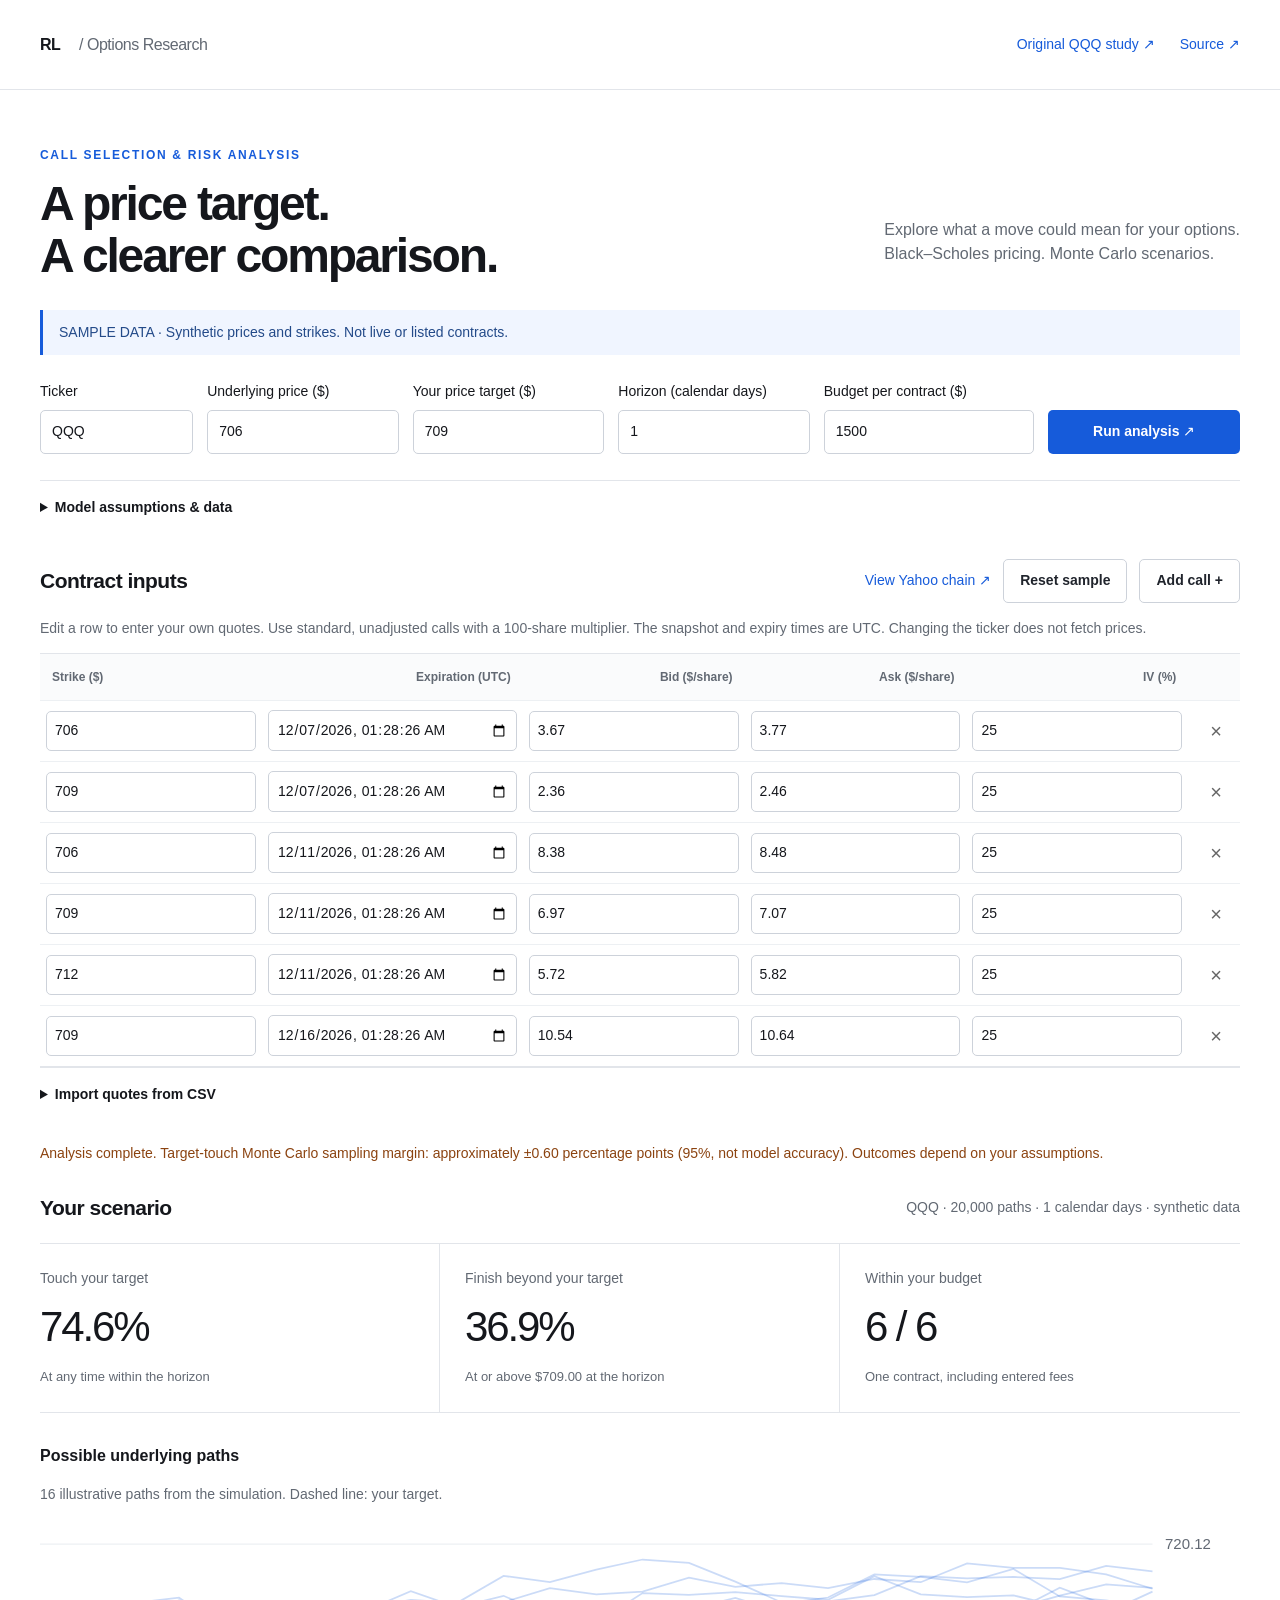
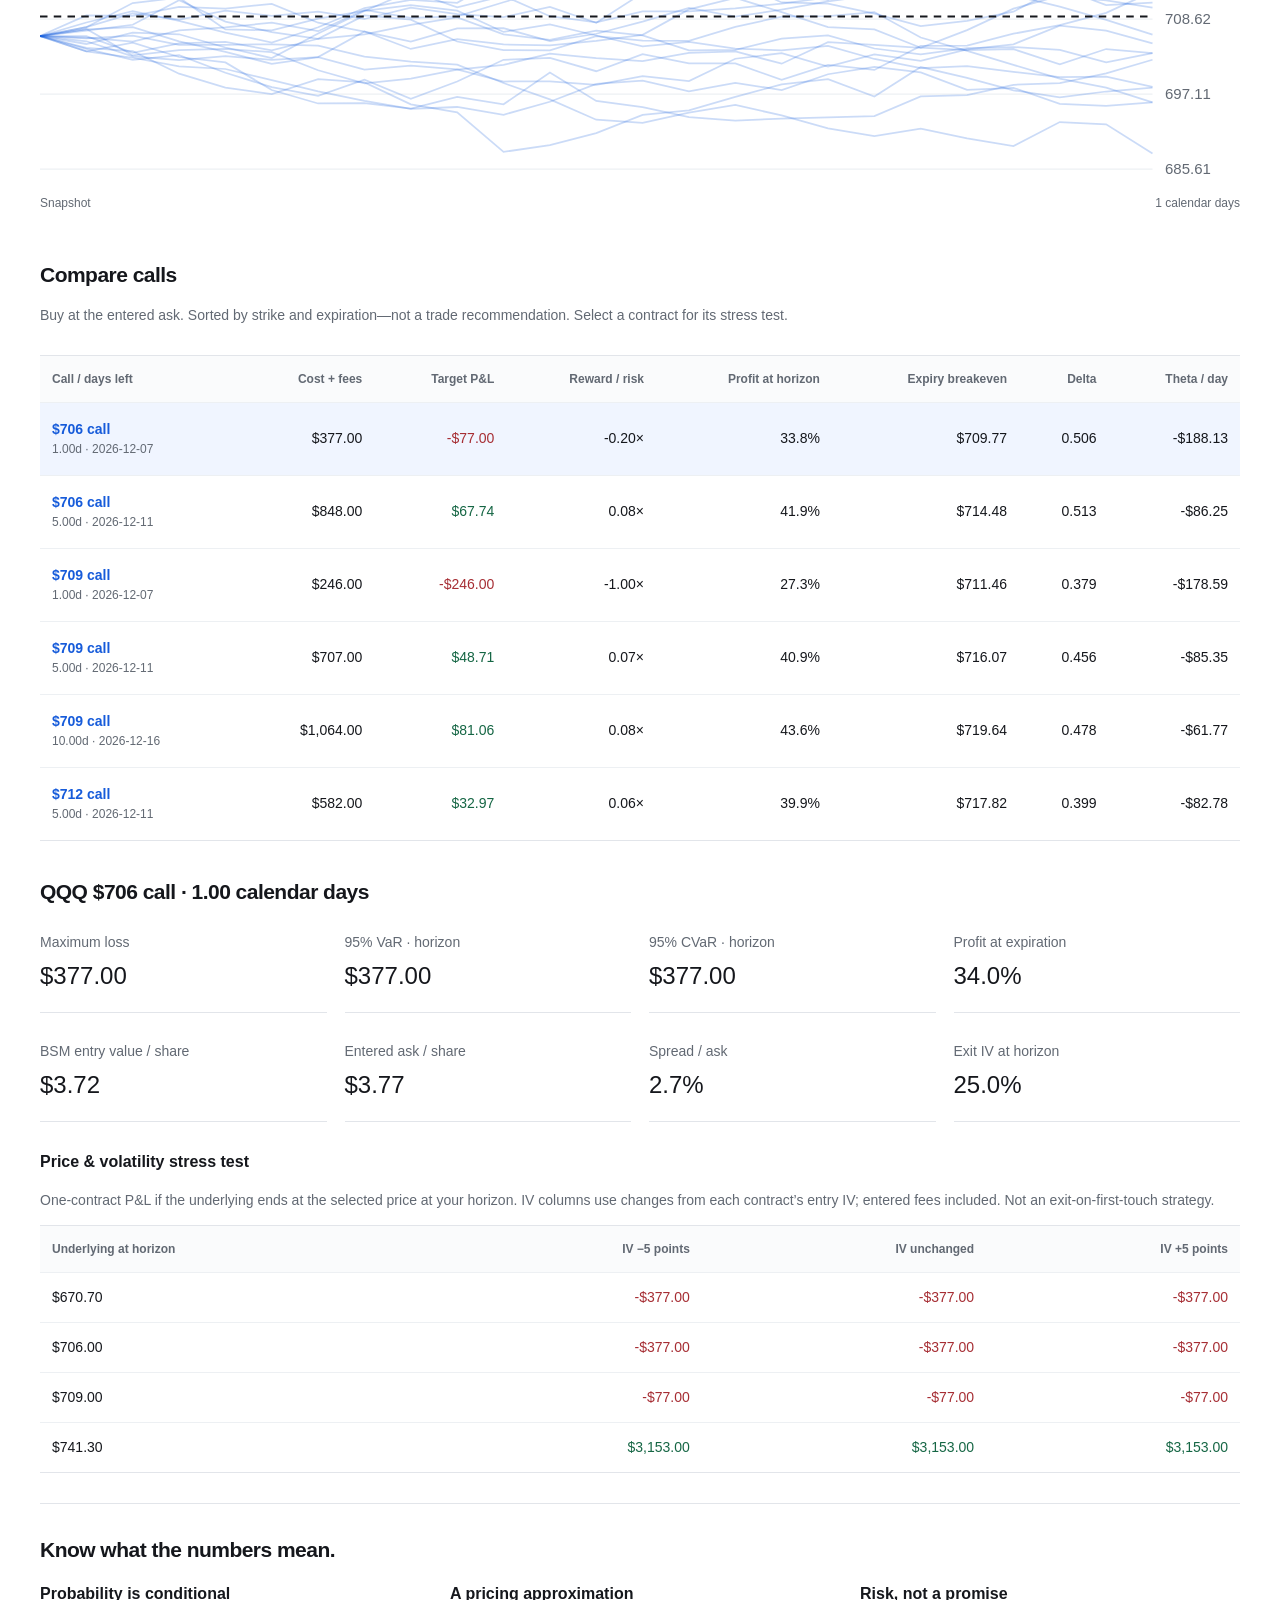
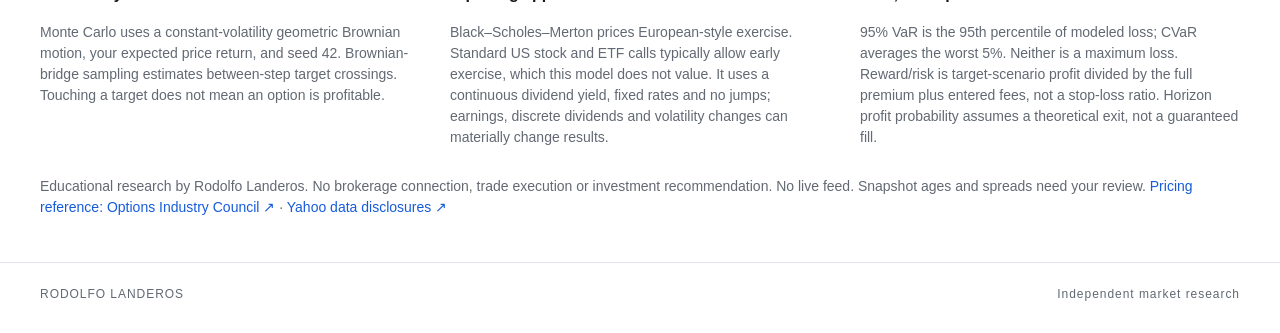
==== web/index.html @ d6302a17 "Add interactive options scenario and risk dashboard" ====
<!doctype html>
<html lang="en">
  <head>
    <meta charset="utf-8" />
    <meta name="viewport" content="width=device-width,initial-scale=1" />
    <meta
      name="description"
      content="Compare call-option costs, target scenarios and modeled risk with Black–Scholes and Monte Carlo simulation."
    />
    <title>Options Research | Rodolfo Landeros</title>
    <link rel="stylesheet" href="style.css" />
  </head>
  <body>
    <header>
      <a class="brand" href="./">RL <span>/ Options Research</span></a>
      <nav>
        <a href="report.html">Original QQQ study ↗</a
        ><a href="https://github.com/Landerosr/qqq-options-risk-analysis">Source ↗</a>
      </nav>
    </header>
    <main>
      <div class="heading">
        <div>
          <p class="eyebrow">CALL SELECTION & RISK ANALYSIS</p>
          <h1>A price target.<br />A clearer comparison.</h1>
        </div>
        <p class="intro">
          Explore what a move could mean for your options.<br />Black–Scholes pricing. Monte Carlo
          scenarios.
        </p>
      </div>
      <div id="data-status" class="notice">
        SAMPLE DATA · Prices are synthetic, not live quotes.
      </div>
      <form id="scenario">
        <section class="controls" aria-label="Scenario inputs">
          <label
            >Ticker<input
              id="symbol"
              value="QQQ"
              maxlength="12"
              required
              pattern="[A-Za-z^][A-Za-z0-9.^-]{0,11}"
          /></label>
          <label
            >Underlying price ($)<input
              id="spot"
              type="number"
              value="706"
              min="0.01"
              max="100000"
              step="any"
              required
          /></label>
          <label
            >Your price target ($)<input
              id="target"
              type="number"
              value="709"
              min="0.01"
              max="100000"
              step="any"
              required
          /></label>
          <label
            >Horizon (calendar days)<input
              id="horizon"
              type="number"
              value="1"
              min="0.01"
              max="90"
              step="any"
              required
          /></label>
          <label
            >Budget per contract ($)<input
              id="budget"
              type="number"
              value="1500"
              min="0.01"
              max="10000000"
              step="any"
              required
          /></label>
          <button id="run" type="submit">Run analysis <span>↗</span></button>
        </section>
        <details class="settings">
          <summary>Model assumptions & data</summary>
          <div class="settings-grid">
            <label
              >Underlying volatility (% / year)<input
                id="vol"
                type="number"
                value="25"
                min="0"
                max="300"
                step="any"
                required
            /></label>
            <label
              >Expected price return (% / year)<input
                id="mu"
                type="number"
                value="0"
                min="-100"
                max="100"
                step="any"
                required
            /></label>
            <label
              >Risk-free rate (%)<input
                id="rate"
                type="number"
                value="4"
                min="-10"
                max="50"
                step="any"
                required
            /></label>
            <label
              >Dividend yield (%)<input
                id="dividend"
                type="number"
                value="0"
                min="0"
                max="50"
                step="any"
                required
            /></label>
            <label
              >Exit IV change (percentage points)<input
                id="ivShift"
                type="number"
                value="0"
                min="-100"
                max="100"
                step="any"
                required
            /></label>
            <label
              >Total entry + exit fees ($ / contract)<input
                id="fees"
                type="number"
                value="0"
                min="0"
                max="1000"
                step="any"
                required
            /></label>
            <label
              >Simulation paths<select id="paths">
                <option value="20000">20,000 · quick</option>
                <option value="100000">100,000 · detailed</option>
              </select></label
            >
            <label
              >Data snapshot (UTC)<input id="asof" type="datetime-local" step="1" required
            /></label>
          </div>
          <p class="muted">
            Calendar time uses 365 days per year, including nights and weekends. Expected return
            drives scenarios—not the risk-free rate. It defaults to 0%, not a return forecast. Exit
            values are theoretical; bid–ask spread on exit and execution slippage are not modeled.
          </p>
        </details>
      </form>
      <section class="data-panel">
        <div class="section-heading">
          <h2>Contract inputs</h2>
          <div class="actions">
            <a
              id="yahoo"
              href="https://finance.yahoo.com/quote/QQQ/options/"
              target="_blank"
              rel="noopener noreferrer"
              >View Yahoo chain ↗</a
            ><button id="demo" class="quiet">Reset sample</button
            ><button id="add" class="quiet">Add call +</button>
          </div>
        </div>
        <p class="muted">
          Edit a row to enter your own quotes. Use standard, unadjusted calls with a 100-share
          multiplier. The snapshot and expiry times are UTC. Changing the ticker does not fetch
          prices.
        </p>
        <div class="table-wrap">
          <table class="inputs">
            <caption class="sr-only">
              Editable call contract inputs
            </caption>
            <thead>
              <tr>
                <th>Strike ($)</th>
                <th>Expiration (UTC)</th>
                <th>Bid ($/share)</th>
                <th>Ask ($/share)</th>
                <th>IV (%)</th>
                <th></th>
              </tr>
            </thead>
            <tbody id="contracts"></tbody>
          </table>
        </div>
        <details>
          <summary>Import quotes from CSV</summary>
          <p>
            Copy quotes into this format or upload a CSV. No automatic Yahoo connection is active.
            Imported values are not independently verified. Files stay in your browser.
          </p>
          <p class="muted">
            Required columns: symbol, spot, quote_time, expiry, strike, bid, ask, iv_pct. Use ISO
            UTC timestamps ending in Z; all rows must have the same ticker, spot and snapshot. IV is
            a percentage: 25 means 25%.
          </p>
          <textarea
            id="csv"
            rows="5"
            aria-label="CSV quote data"
            spellcheck="false"
            placeholder="symbol,spot,quote_time,expiry,strike,bid,ask,iv_pct"
          ></textarea>
          <div class="actions">
            <input
              id="upload"
              type="file"
              accept=".csv,text/csv"
              aria-label="Upload quote CSV"
            /><button id="import" class="quiet">Import CSV</button
            ><button id="template" class="quiet">Download sample CSV</button>
          </div>
        </details>
      </section>
      <p id="message" role="status" aria-live="polite"></p>
      <section id="results" aria-label="Analysis results" hidden>
        <div class="section-heading">
          <h2>Your scenario</h2>
          <span id="result-label" class="muted"></span>
        </div>
        <div class="metrics">
          <div>
            <p>Touch your target</p>
            <strong id="touch">—</strong><small>At any time within the horizon</small>
          </div>
          <div>
            <p>Finish beyond your target</p>
            <strong id="finish">—</strong><small id="direction">At the end of the horizon</small>
          </div>
          <div>
            <p>Within your budget</p>
            <strong id="affordable">—</strong><small>One contract, including entered fees</small>
          </div>
        </div>
        <div class="chart-area">
          <div>
            <h3>Possible underlying paths</h3>
            <p class="muted">
              16 illustrative paths from the simulation. Dashed line: your target.
            </p>
          </div>
          <svg
            id="chart"
            viewBox="0 0 960 220"
            role="img"
            aria-label="Simulated stock price paths and target"
          ></svg>
          <div class="chart-labels"><span>Snapshot</span><span id="chart-end"></span></div>
        </div>
        <div class="section-heading">
          <div>
            <h2>Compare calls</h2>
            <p class="muted">
              Buy at the entered ask. Sorted by strike and expiration—not a trade recommendation.
              Select a contract for its stress test.
            </p>
          </div>
        </div>
        <div class="table-wrap">
          <table class="comparison">
            <caption class="sr-only">
              Call option risk and reward comparison
            </caption>
            <thead>
              <tr>
                <th>Call / days left</th>
                <th>Cost + fees</th>
                <th>Target P&L</th>
                <th>Reward / risk</th>
                <th>Profit at horizon</th>
                <th>Expiry breakeven</th>
                <th>Delta</th>
                <th>Theta / day</th>
              </tr>
            </thead>
            <tbody id="comparison"></tbody>
          </table>
        </div>
        <section id="detail" class="detail">
          <div class="section-heading"><h2 id="selected-title">Contract detail</h2></div>
          <div class="detail-grid" id="risk"></div>
          <h3>Price & volatility stress test</h3>
          <p class="muted">
            One-contract P&L if the underlying ends at the selected price at your horizon. IV
            columns use changes from each contract’s entry IV; entered fees included. Not an
            exit-on-first-touch strategy.
          </p>
          <div class="table-wrap">
            <table>
              <thead>
                <tr>
                  <th>Underlying at horizon</th>
                  <th>IV −5 points</th>
                  <th>IV unchanged</th>
                  <th>IV +5 points</th>
                </tr>
              </thead>
              <tbody id="stress"></tbody>
            </table>
          </div>
        </section>
      </section>
      <section class="method">
        <h2>Know what the numbers mean.</h2>
        <div class="method-grid">
          <div>
            <h3>Probability is conditional</h3>
            <p>
              Monte Carlo uses a constant-volatility geometric Brownian motion, your expected price
              return, and seed 42. Brownian-bridge sampling estimates between-step target crossings.
              Touching a target does not mean an option is profitable.
            </p>
          </div>
          <div>
            <h3>A pricing approximation</h3>
            <p>
              Black–Scholes–Merton prices European-style exercise. Standard US stock and ETF calls
              typically allow early exercise, which this model does not value. It uses a continuous
              dividend yield, fixed rates and no jumps; earnings, discrete dividends and volatility
              changes can materially change results.
            </p>
          </div>
          <div>
            <h3>Risk, not a promise</h3>
            <p>
              95% VaR is the 95th percentile of modeled loss; CVaR averages the worst 5%. Neither is
              a maximum loss. Reward/risk is target-scenario profit divided by the full premium plus
              entered fees, not a stop-loss ratio. Horizon profit probability assumes a theoretical
              exit, not a guaranteed fill.
            </p>
          </div>
        </div>
        <p class="muted">
          Educational research by Rodolfo Landeros. No brokerage connection, trade execution or
          investment recommendation. No live feed. Snapshot ages and spreads need your review.
          <a
            href="https://www.optionseducation.org/advancedconcepts/black-scholes-formula"
            target="_blank"
            rel="noopener noreferrer"
            >Pricing reference: Options Industry Council ↗</a
          >
          ·
          <a
            href="https://help.yahoo.com/kb/finance/article-exchanges-data-delays-sln2310.html"
            target="_blank"
            rel="noopener noreferrer"
            >Yahoo data disclosures ↗</a
          >
        </p>
      </section>
    </main>
    <footer>RODOLFO LANDEROS <span>Independent market research</span></footer>
    <script type="module" src="app.mjs"></script>
  </body>
</html>
---- web/style.css ----
:root {
  font-family:
    Inter,
    -apple-system,
    BlinkMacSystemFont,
    "Segoe UI",
    sans-serif;
  color: #15171c;
  background: #fff;
  font-synthesis: none;
  --blue: #165bda;
  --muted: #626973;
  --line: #e2e5ea;
}
* {
  box-sizing: border-box;
}
body {
  margin: 0;
  font-size: 16px;
  line-height: 1.5;
}
header,
main,
footer {
  max-width: 1280px;
  margin: auto;
  padding-left: 40px;
  padding-right: 40px;
}
header {
  height: 90px;
  display: flex;
  justify-content: space-between;
  align-items: center;
  border-bottom: 1px solid var(--line);
}
a {
  color: var(--blue);
  text-decoration: none;
}
a:hover {
  text-decoration: underline;
}
.brand {
  font-weight: 750;
  color: #15171c;
  letter-spacing: -0.03em;
}
.brand span {
  font-weight: 400;
  color: var(--muted);
  margin-left: 15px;
}
nav {
  display: flex;
  gap: 25px;
  font-size: 14px;
}
.heading {
  display: flex;
  justify-content: space-between;
  align-items: end;
  padding: 44px 0 28px;
}
.eyebrow {
  font-size: 12px;
  letter-spacing: 0.14em;
  color: var(--blue);
  font-weight: 650;
}
h1 {
  font-size: clamp(32px, 4vw, 48px);
  line-height: 1.08;
  letter-spacing: -0.045em;
  font-weight: 550;
  margin: 14px 0 0;
}
h2 {
  font-size: 21px;
  letter-spacing: -0.025em;
  margin: 0;
  font-weight: 600;
}
h3 {
  font-size: 16px;
  font-weight: 600;
}
.intro {
  color: var(--muted);
  font-size: 16px;
}
.notice {
  background: #f0f5ff;
  color: #234a89;
  padding: 12px 16px;
  font-size: 14px;
  border-left: 3px solid var(--blue);
}
.controls {
  display: grid;
  grid-template-columns: 0.8fr 1fr 1fr 1fr 1.1fr 1fr;
  gap: 14px;
  padding: 26px 0;
}
label {
  font-size: 14px;
  font-weight: 500;
  display: flex;
  flex-direction: column;
  gap: 8px;
}
input,
select,
textarea,
button {
  font: inherit;
}
input,
select,
textarea {
  width: 100%;
  border: 1px solid #cdd2da;
  border-radius: 5px;
  background: white;
  color: #15171c;
  padding: 10px 11px;
  min-height: 44px;
}
input[type="file"] {
  border: none;
  padding-left: 0;
  max-width: 350px;
}
textarea {
  font:
    14px/1.6 ui-monospace,
    monospace;
}
button {
  cursor: pointer;
  border: 0;
  border-radius: 5px;
  min-height: 44px;
  padding: 10px 16px;
  background: var(--blue);
  color: white;
  font-size: 14px;
  font-weight: 600;
}
button:disabled {
  opacity: 0.55;
  cursor: wait;
}
button span {
  margin-left: 10px;
}
.controls > button {
  align-self: end;
}
.quiet {
  border: 1px solid #cdd2da;
  background: white;
  color: #20242c;
}
.quiet:hover {
  background: #f4f6f9;
}
input:focus-visible,
button:focus-visible,
a:focus-visible,
select:focus-visible,
summary:focus-visible,
textarea:focus-visible {
  outline: 3px solid #8eb6ff;
  outline-offset: 3px;
}
details {
  border-top: 1px solid var(--line);
  padding: 16px 0;
}
summary {
  cursor: pointer;
  font-size: 14px;
  font-weight: 600;
}
.settings-grid {
  display: grid;
  grid-template-columns: repeat(4, 1fr);
  gap: 20px;
  margin-top: 20px;
}
.muted {
  font-size: 14px;
  color: var(--muted);
}
.section-heading {
  display: flex;
  align-items: center;
  justify-content: space-between;
  gap: 20px;
  margin: 25px 0 15px;
}
.actions {
  display: flex;
  gap: 12px;
  align-items: center;
  flex-wrap: wrap;
  font-size: 14px;
}
.data-panel {
  margin-bottom: 22px;
}
.table-wrap {
  overflow-x: auto;
  border-top: 1px solid var(--line);
  border-bottom: 1px solid var(--line);
}
table {
  border-collapse: collapse;
  width: 100%;
  font-variant-numeric: tabular-nums;
  font-size: 14px;
  text-align: right;
  white-space: nowrap;
}
th {
  font-size: 12px;
  font-weight: 600;
  color: var(--muted);
  background: #fafbfc;
}
th,
td {
  padding: 14px 12px;
  border-bottom: 1px solid #edf0f3;
}
th:first-child,
td:first-child {
  text-align: left;
}
tbody tr:last-child td {
  border-bottom: 0;
}
.inputs input {
  font-size: 14px;
  min-width: 90px;
  padding: 8px;
  min-height: 40px;
}
.inputs td {
  padding: 8px 6px;
}
.inputs td:nth-child(2) {
  min-width: 220px;
}
.inputs button {
  font-size: 20px;
  font-weight: 400;
  padding: 0 12px;
  background: none;
  color: #666;
}
.metrics {
  display: grid;
  grid-template-columns: repeat(3, 1fr);
  border-top: 1px solid var(--line);
  border-bottom: 1px solid var(--line);
  margin-top: 20px;
}
.metrics > div {
  padding: 24px 25px;
  border-right: 1px solid var(--line);
}
.metrics > div:first-child {
  padding-left: 0;
}
.metrics > div:last-child {
  border: 0;
}
.metrics p {
  color: var(--muted);
  font-size: 14px;
  margin: 0;
}
.metrics strong {
  display: block;
  font-size: 42px;
  font-weight: 500;
  letter-spacing: -0.05em;
  margin: 6px 0;
}
.metrics small {
  color: var(--muted);
  font-size: 13px;
}
.chart-area {
  padding: 15px 0 22px;
}
.chart-area svg {
  width: 100%;
  height: auto;
  display: block;
}
.chart-labels {
  display: flex;
  justify-content: space-between;
  font-size: 12px;
  color: var(--muted);
}
.comparison button {
  background: none;
  color: var(--blue);
  padding: 0;
  text-align: left;
  font-weight: 600;
}
.comparison tr.selected {
  background: #f0f5ff;
}
.comparison small {
  display: block;
  color: var(--muted);
  font-size: 12px;
  font-weight: 400;
}
.positive {
  color: #156644;
}
.negative {
  color: #a62d33;
}
.detail {
  padding: 10px 0 30px;
}
.detail-grid {
  display: grid;
  grid-template-columns: repeat(4, 1fr);
  gap: 18px;
  margin-bottom: 28px;
}
.detail-grid div {
  border-bottom: 1px solid var(--line);
  padding: 10px 0 18px;
}
.detail-grid span {
  color: var(--muted);
  font-size: 14px;
  display: block;
}
.detail-grid strong {
  font-size: 24px;
  font-weight: 500;
  display: block;
  margin-top: 5px;
}
.method {
  border-top: 1px solid var(--line);
  padding: 30px 0;
}
.method-grid {
  display: grid;
  grid-template-columns: repeat(3, 1fr);
  gap: 30px;
}
.method-grid p {
  font-size: 14px;
  color: var(--muted);
}
footer {
  padding-top: 22px;
  padding-bottom: 30px;
  border-top: 1px solid var(--line);
  font-size: 12px;
  letter-spacing: 0.08em;
  display: flex;
  justify-content: space-between;
  color: var(--muted);
}
#message {
  font-size: 14px;
  color: #8b4310;
  min-height: 24px;
}
.sr-only {
  position: absolute;
  width: 1px;
  height: 1px;
  padding: 0;
  overflow: hidden;
  clip: rect(0, 0, 0, 0);
  white-space: nowrap;
}
[hidden] {
  display: none !important;
}
@media (max-width: 1000px) {
  .controls {
    grid-template-columns: repeat(3, 1fr);
  }
  .settings-grid {
    grid-template-columns: repeat(2, 1fr);
  }
  .intro {
    max-width: 270px;
  }
  .section-heading {
    align-items: flex-start;
  }
}
@media (max-width: 640px) {
  header,
  main,
  footer {
    padding-left: 20px;
    padding-right: 20px;
  }
  header {
    height: auto;
    padding-top: 20px;
    padding-bottom: 20px;
    align-items: flex-start;
    gap: 20px;
  }
  nav {
    flex-direction: column;
    gap: 7px;
    font-size: 12px;
  }
  .brand span {
    display: block;
    margin: 0;
    font-size: 14px;
  }
  .heading {
    display: block;
    padding-top: 24px;
  }
  .intro {
    max-width: none;
  }
  .controls,
  .settings-grid {
    grid-template-columns: repeat(2, 1fr);
  }
  .section-heading {
    flex-direction: column;
    gap: 12px;
  }
  .metrics {
    grid-template-columns: 1fr;
  }
  .metrics > div {
    border-right: 0;
    border-bottom: 1px solid var(--line);
    padding: 18px 0;
  }
  .metrics strong {
    font-size: 34px;
  }
  .detail-grid {
    grid-template-columns: repeat(2, 1fr);
  }
  .method-grid {
    grid-template-columns: 1fr;
    gap: 0;
  }
  footer {
    gap: 20px;
  }
  .actions {
    gap: 8px;
  }
}
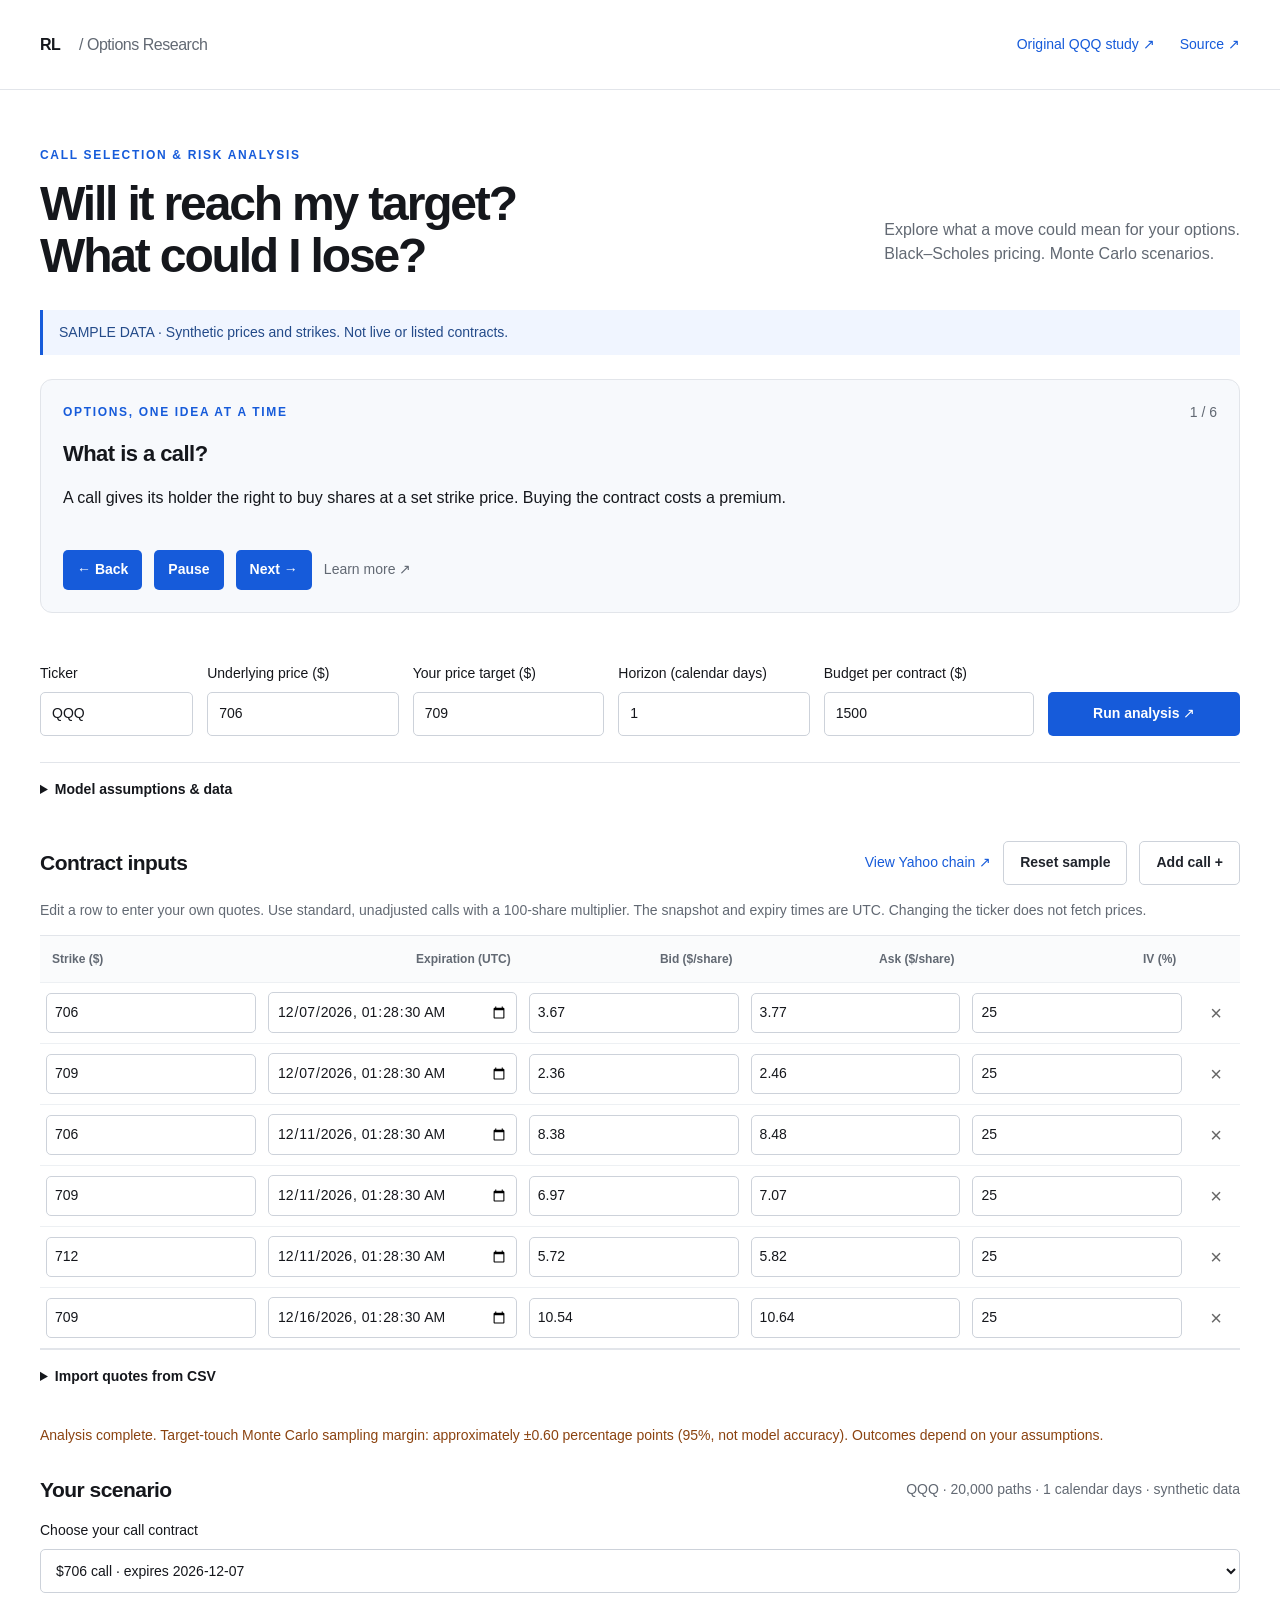
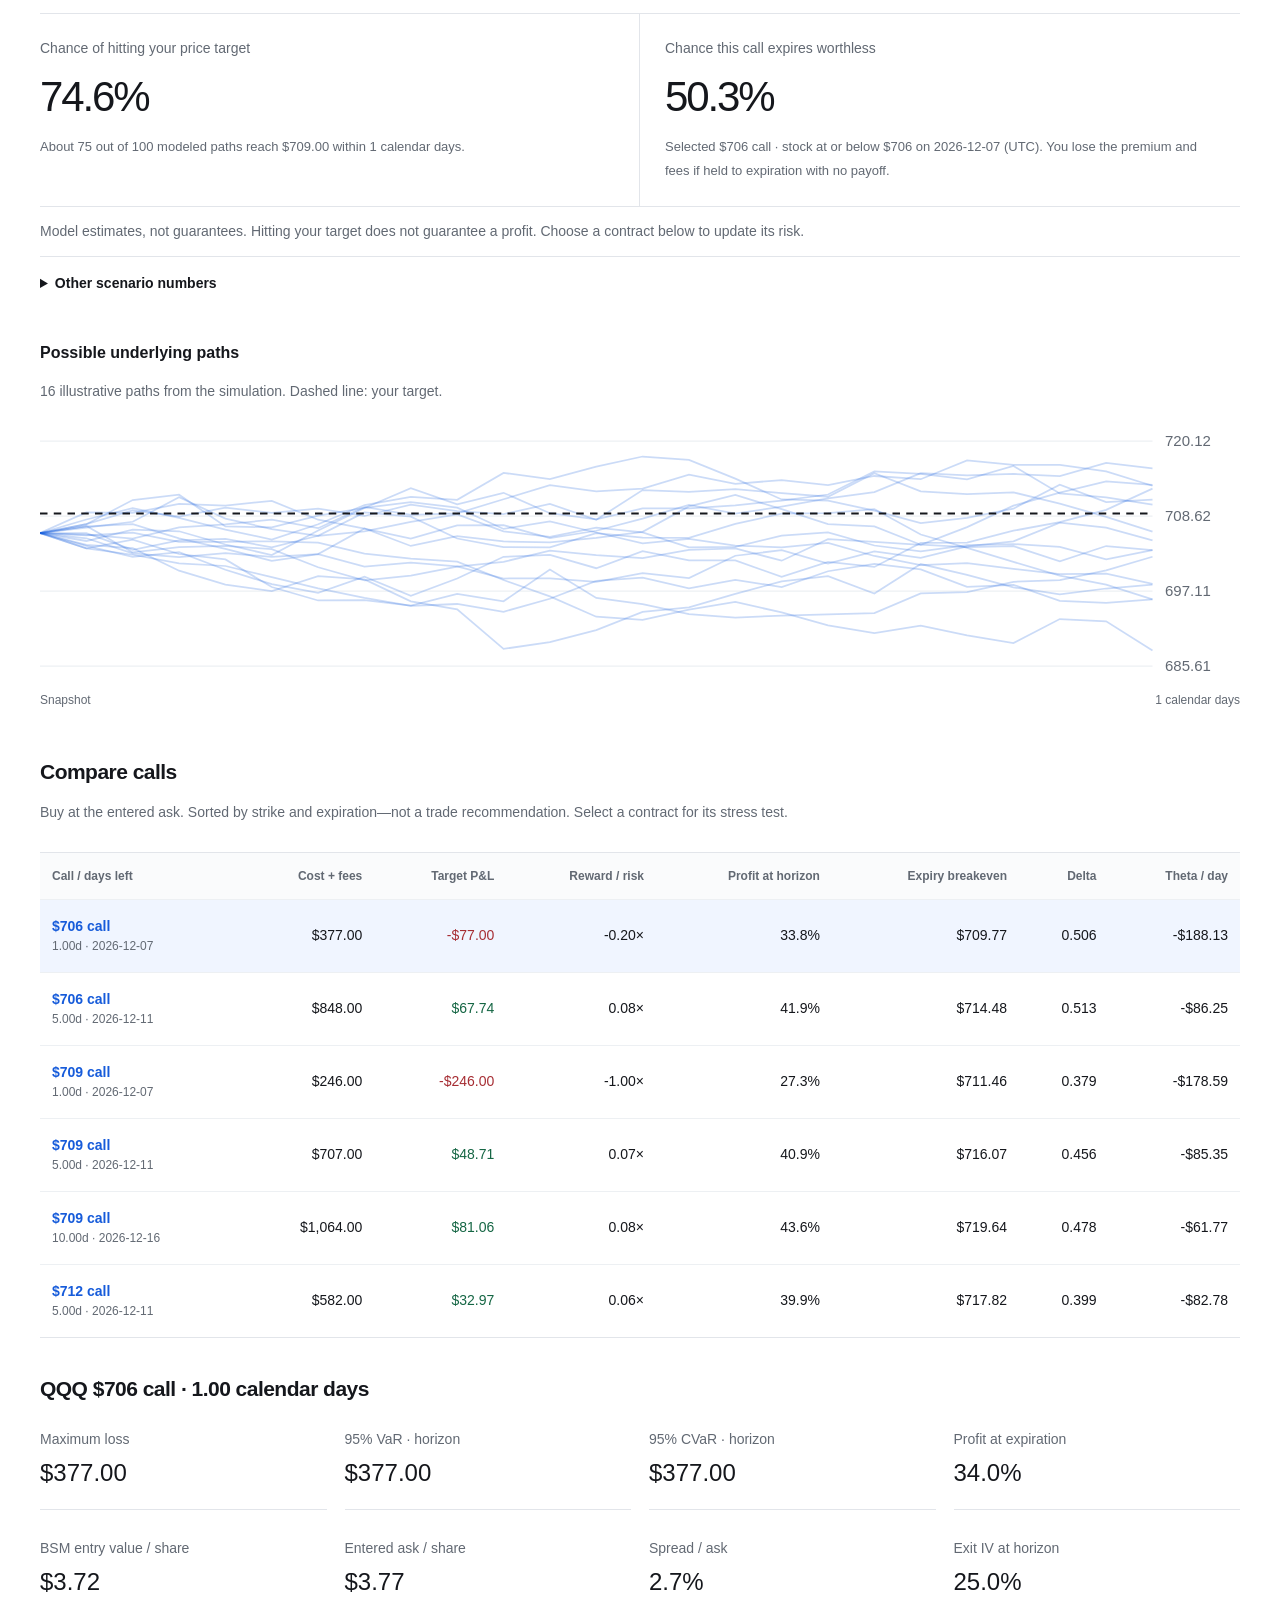
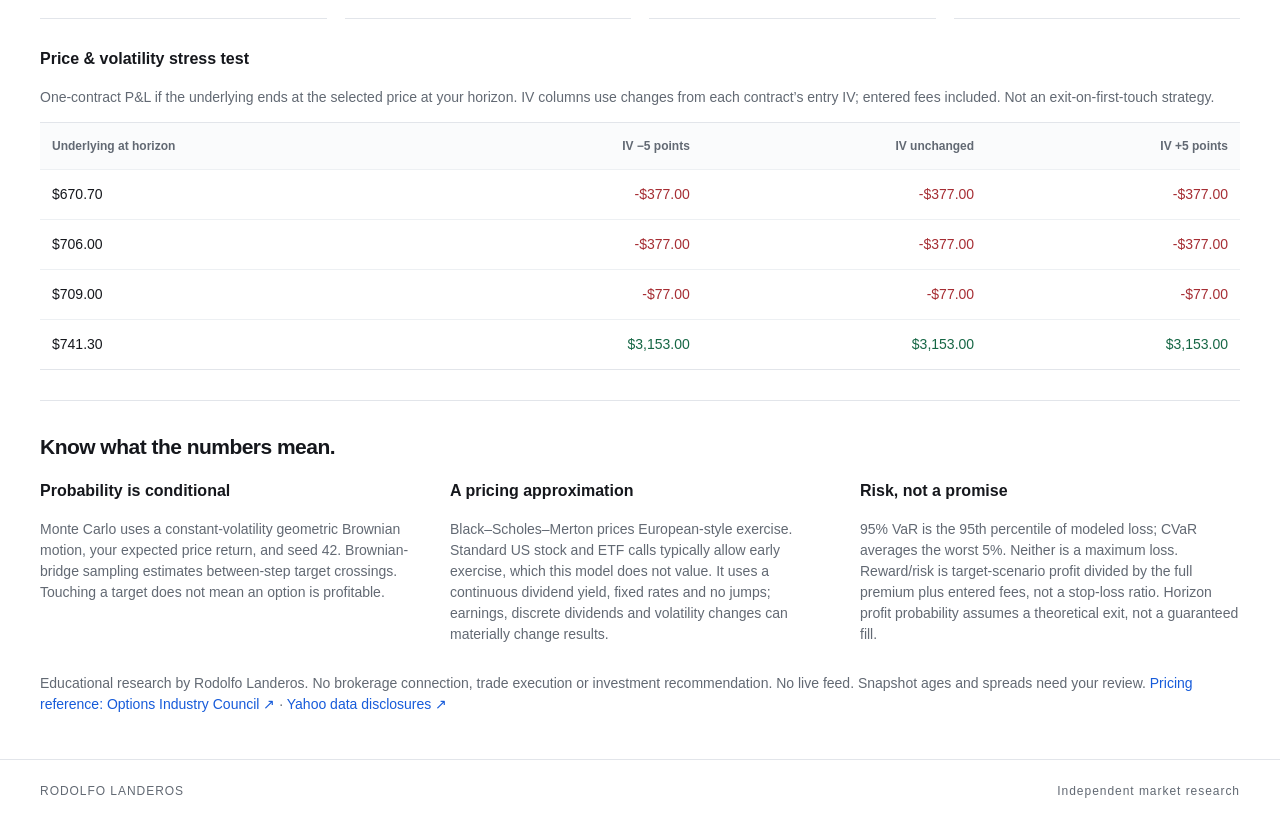
==== commit 8ee9cd62: "Add beginner probability summary and rotating options lessons" ====
--- a/web/index.html
+++ b/web/index.html
@@ -22,7 +22,7 @@
       <div class="heading">
         <div>
           <p class="eyebrow">CALL SELECTION & RISK ANALYSIS</p>
-          <h1>A price target.<br />A clearer comparison.</h1>
+          <h1>Will it reach my target?<br />What could I lose?</h1>
         </div>
         <p class="intro">
           Explore what a move could mean for your options.<br />Black–Scholes pricing. Monte Carlo
@@ -32,6 +32,11 @@
       <div id="data-status" class="notice">
         SAMPLE DATA · Prices are synthetic, not live quotes.
       </div>
+      <section class="lesson" aria-label="Options basics" aria-roledescription="carousel">
+        <div class="lesson-top"><span class="eyebrow">OPTIONS, ONE IDEA AT A TIME</span><span id="lesson-count"></span></div>
+        <h2 id="lesson-title"></h2><p id="lesson-text"></p>
+        <div class="lesson-actions"><button type="button" id="lesson-prev" aria-label="Previous lesson">← Back</button><button type="button" id="lesson-pause">Pause</button><button type="button" id="lesson-next" aria-label="Next lesson">Next →</button><a href="https://www.optionseducation.org/strategies/all-strategies/long-call" target="_blank" rel="noreferrer">Learn more ↗</a></div>
+      </section>
       <form id="scenario">
         <section class="controls" aria-label="Scenario inputs">
           <label
@@ -236,11 +241,19 @@
           <h2>Your scenario</h2>
           <span id="result-label" class="muted"></span>
         </div>
+        <label>Choose your call contract <select id="beginner-contract" aria-label="Choose call for worthless probability"></select></label>
         <div class="metrics">
           <div>
-            <p>Touch your target</p>
-            <strong id="touch">—</strong><small>At any time within the horizon</small>
-          </div>
+            <p>Chance of hitting your price target</p>
+            <strong id="touch">—</strong><small id="touch-explanation">Estimated chance within your chosen time</small>
+          </div>
+          <div>
+            <p>Chance this call expires worthless</p>
+            <strong id="worthless">—</strong><small id="worthless-explanation"></small>
+          </div>
+        </div>
+        <p class="muted">Model estimates, not guarantees. Hitting your target does not guarantee a profit. Choose a contract below to update its risk.</p>
+        <details class="settings"><summary>Other scenario numbers</summary><div class="metrics">
           <div>
             <p>Finish beyond your target</p>
             <strong id="finish">—</strong><small id="direction">At the end of the horizon</small>
@@ -249,7 +262,7 @@
             <p>Within your budget</p>
             <strong id="affordable">—</strong><small>One contract, including entered fees</small>
           </div>
-        </div>
+        </div></details>
         <div class="chart-area">
           <div>
             <h3>Possible underlying paths</h3>
--- a/web/style.css
+++ b/web/style.css
@@ -12,6 +12,15 @@
   --muted: #626973;
   --line: #e2e5ea;
 }
+.lesson { margin: 24px 0; padding: 22px; border: 1px solid var(--line); border-radius: 12px; background: #f7f9fc; }
+.lesson-top, .lesson-actions { display: flex; flex-wrap: wrap; align-items: center; gap: 12px; justify-content: space-between; }
+.lesson h2 { font-size: 22px; margin: 14px 0 8px; }
+.lesson > p { min-height: 3em; max-width: 850px; }
+.lesson-actions { justify-content: flex-start; margin-top: 16px; }
+.lesson-actions button { padding: 8px 14px; min-height: 40px; }
+.lesson-actions a, #lesson-count { font-size: 14px; color: var(--muted); }
+#results > .metrics { grid-template-columns: repeat(2, minmax(0, 1fr)); }
+@media (max-width: 650px) { #results > .metrics { grid-template-columns: 1fr; } }
 * {
   box-sizing: border-box;
 }
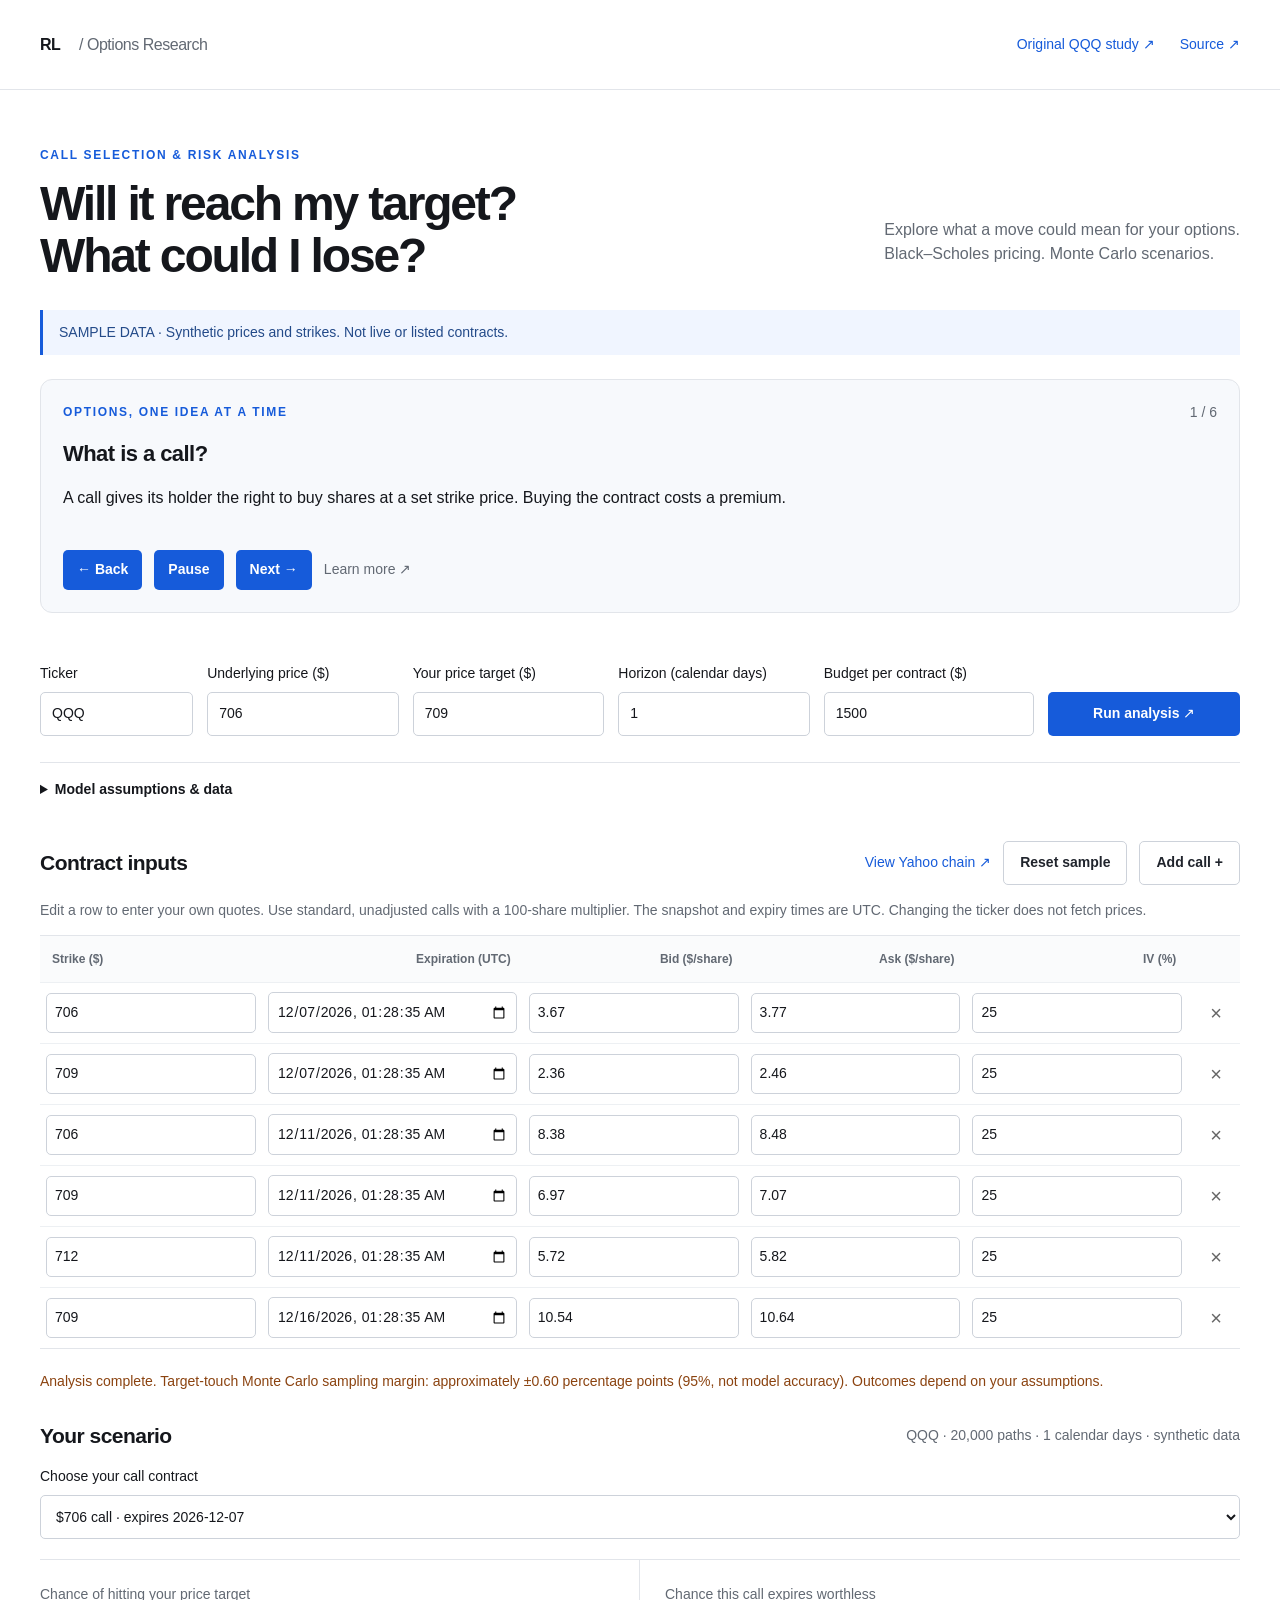
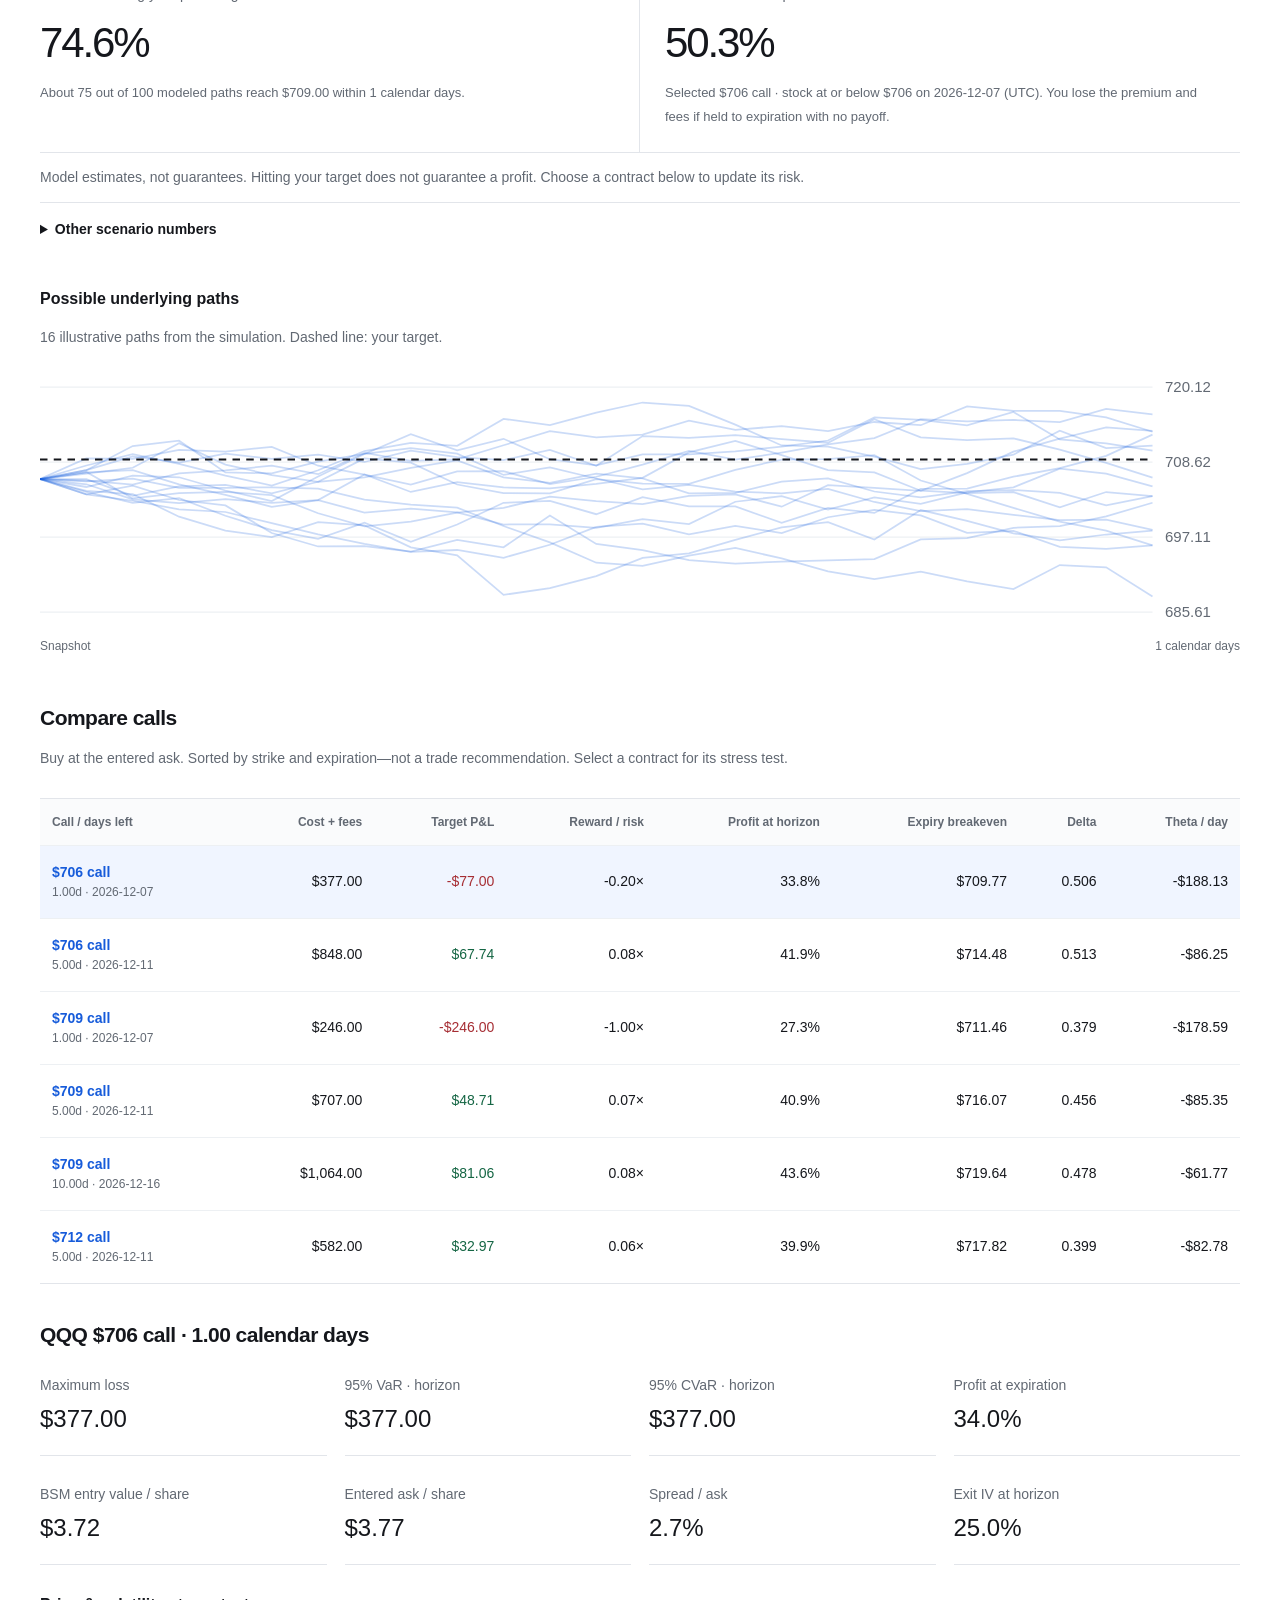
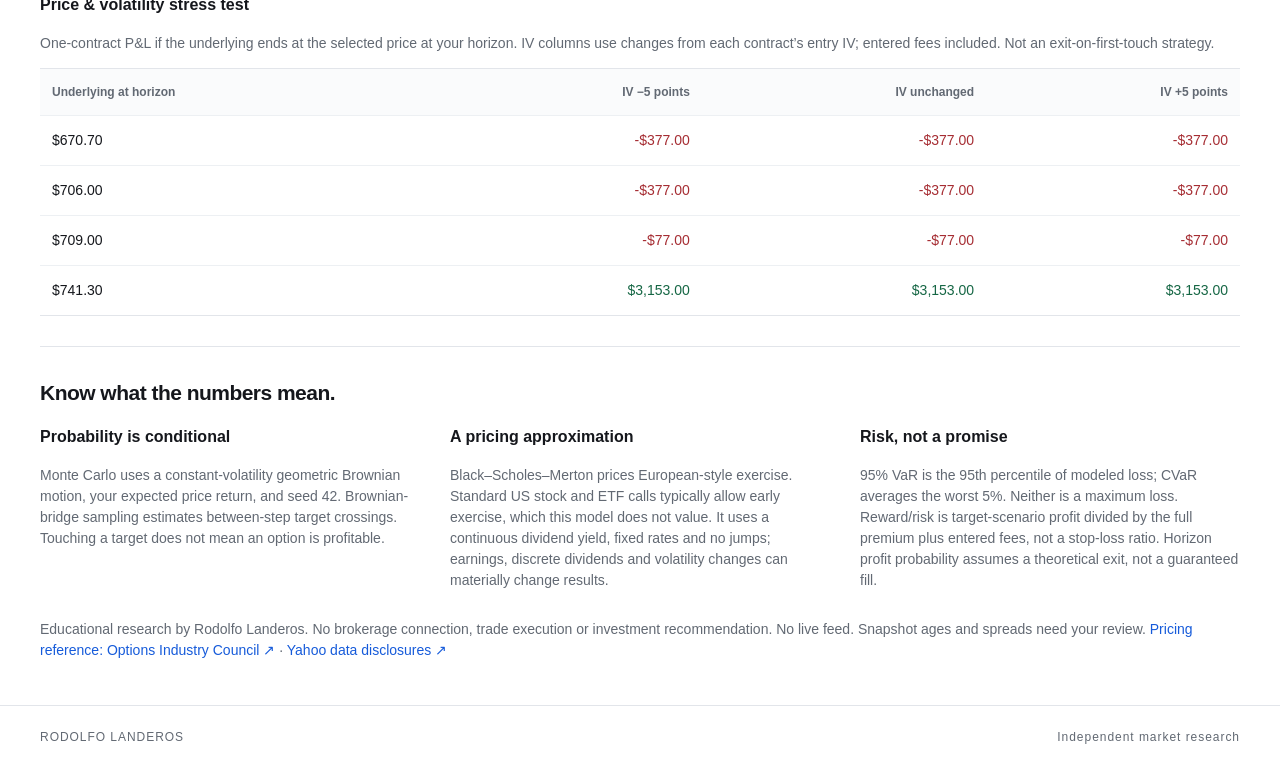
==== commit 3d78d8ac: "Remove CSV upload flow from beginner dashboard" ====
--- a/web/index.html
+++ b/web/index.html
@@ -206,34 +206,6 @@
             <tbody id="contracts"></tbody>
           </table>
         </div>
-        <details>
-          <summary>Import quotes from CSV</summary>
-          <p>
-            Copy quotes into this format or upload a CSV. No automatic Yahoo connection is active.
-            Imported values are not independently verified. Files stay in your browser.
-          </p>
-          <p class="muted">
-            Required columns: symbol, spot, quote_time, expiry, strike, bid, ask, iv_pct. Use ISO
-            UTC timestamps ending in Z; all rows must have the same ticker, spot and snapshot. IV is
-            a percentage: 25 means 25%.
-          </p>
-          <textarea
-            id="csv"
-            rows="5"
-            aria-label="CSV quote data"
-            spellcheck="false"
-            placeholder="symbol,spot,quote_time,expiry,strike,bid,ask,iv_pct"
-          ></textarea>
-          <div class="actions">
-            <input
-              id="upload"
-              type="file"
-              accept=".csv,text/csv"
-              aria-label="Upload quote CSV"
-            /><button id="import" class="quiet">Import CSV</button
-            ><button id="template" class="quiet">Download sample CSV</button>
-          </div>
-        </details>
       </section>
       <p id="message" role="status" aria-live="polite"></p>
       <section id="results" aria-label="Analysis results" hidden>
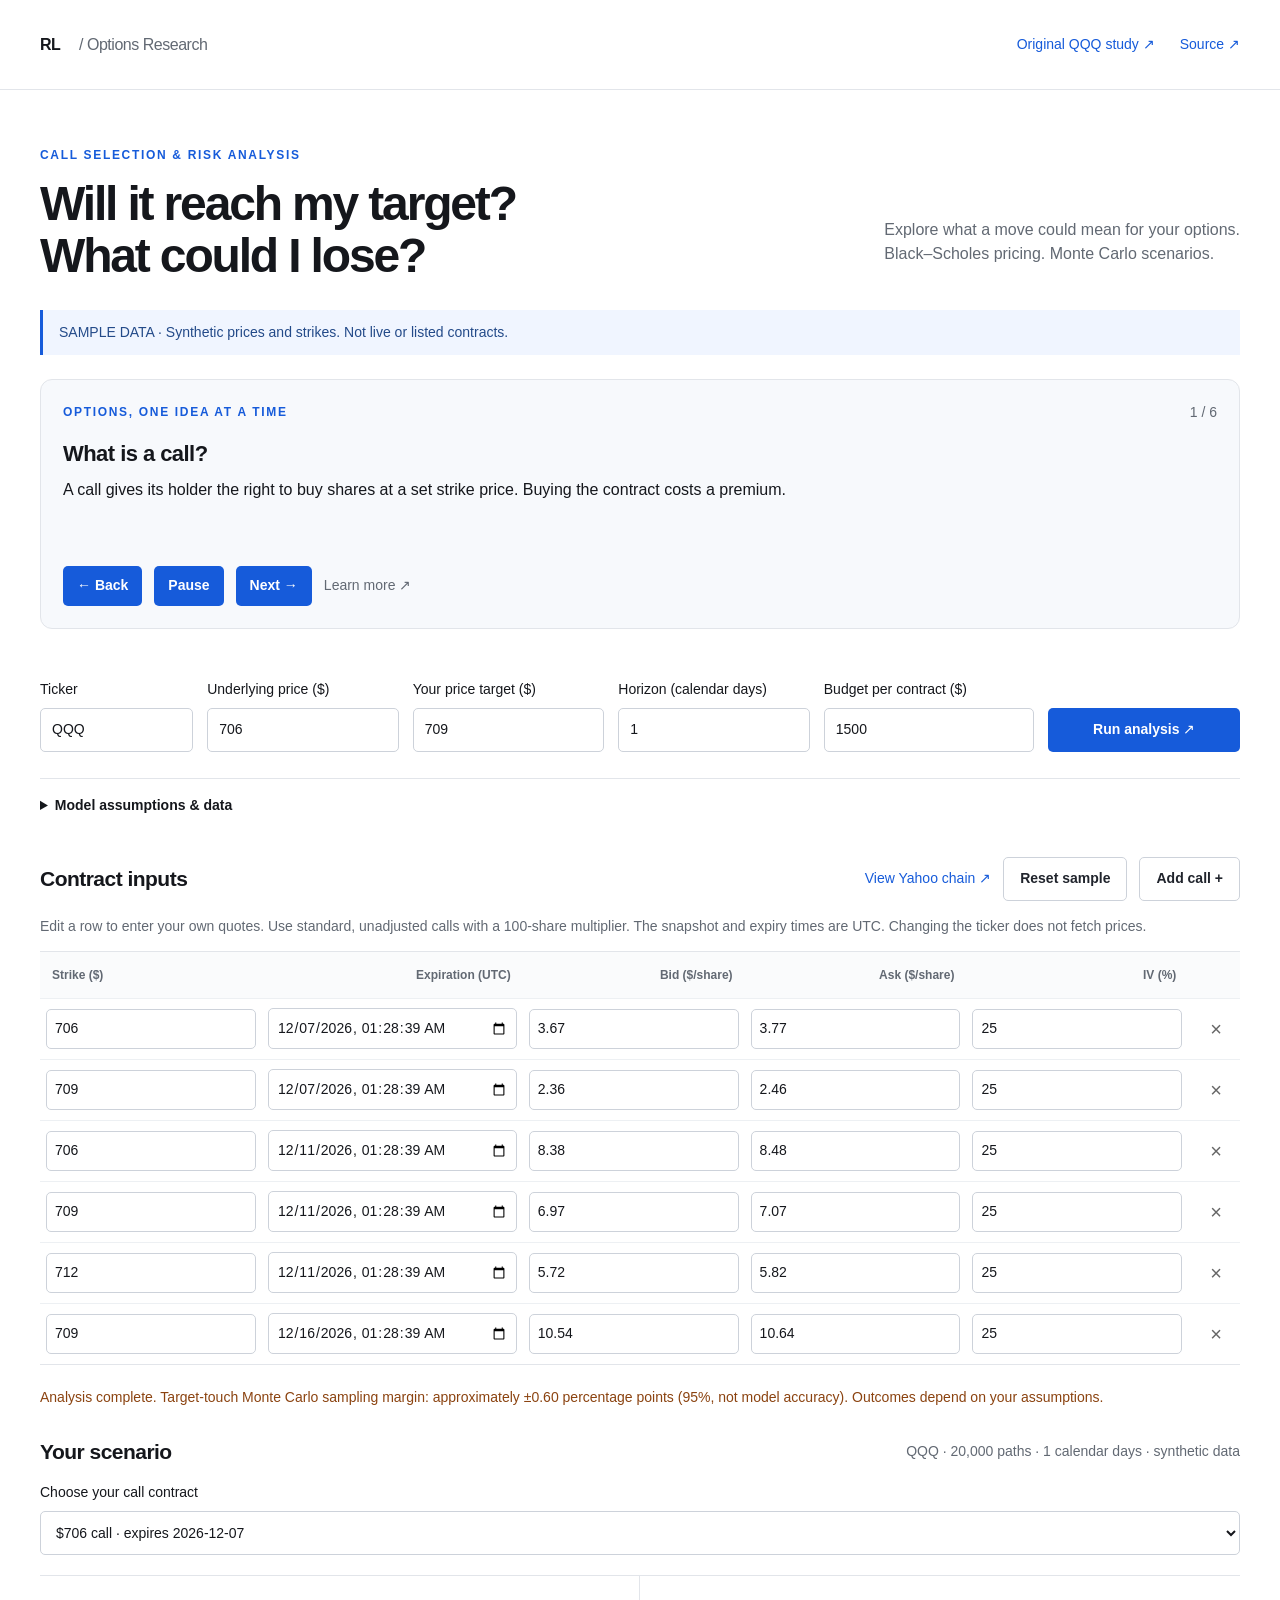
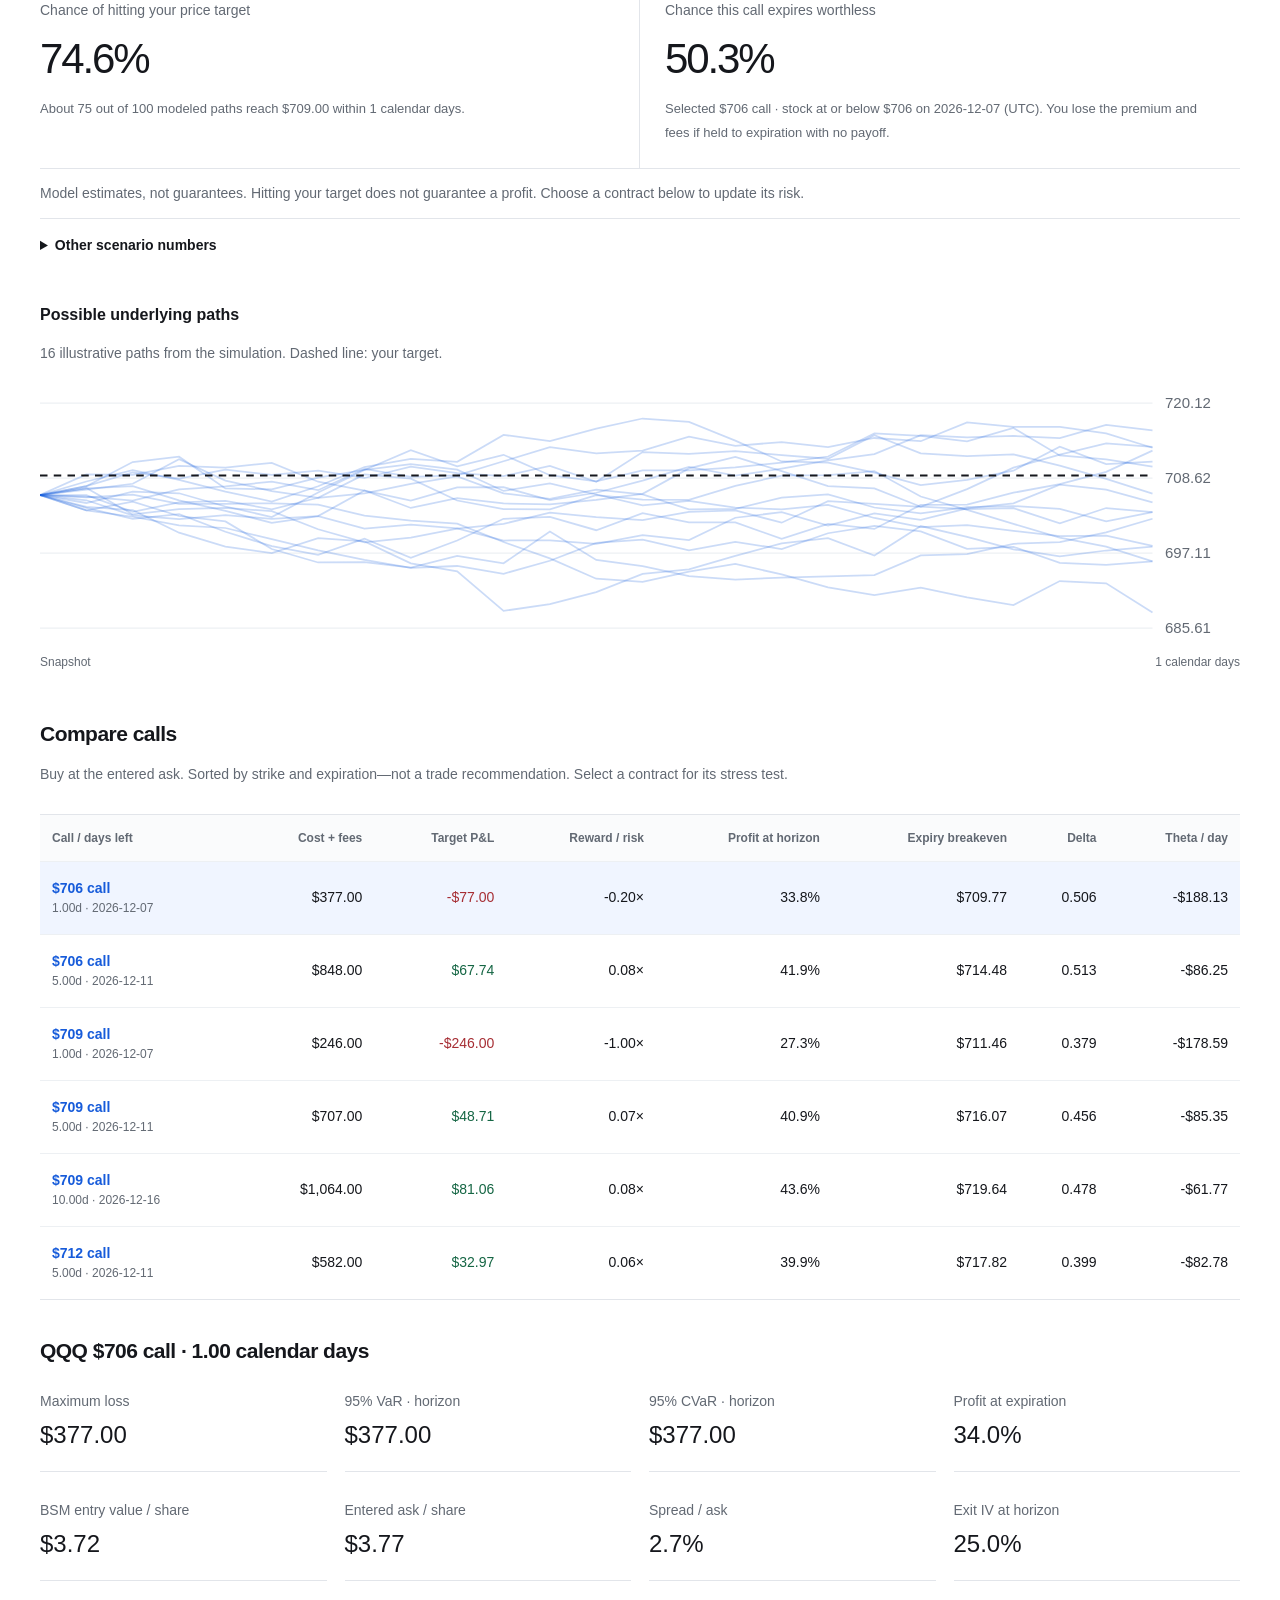
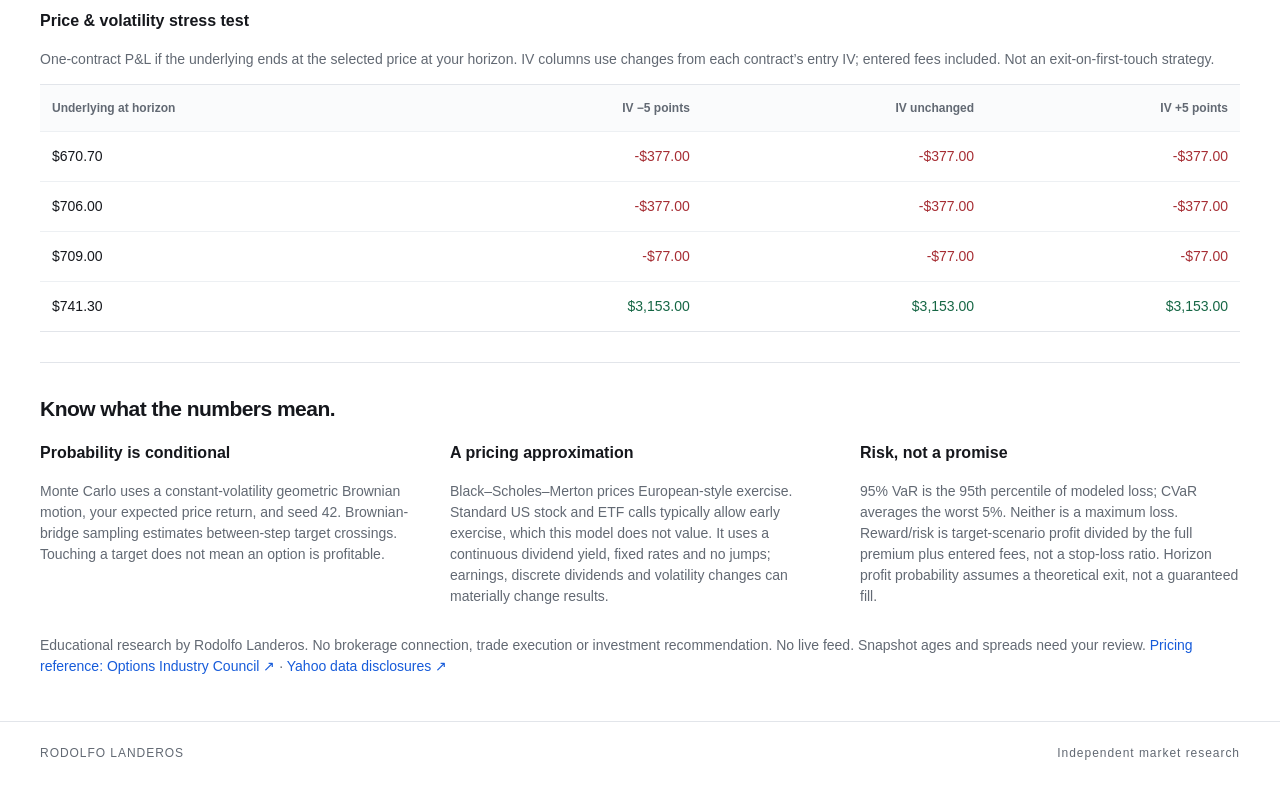
==== commit 6a97f617: "Animate education cards with smooth sliding transitions" ====
--- a/web/index.html
+++ b/web/index.html
@@ -34,7 +34,7 @@
       </div>
       <section class="lesson" aria-label="Options basics" aria-roledescription="carousel">
         <div class="lesson-top"><span class="eyebrow">OPTIONS, ONE IDEA AT A TIME</span><span id="lesson-count"></span></div>
-        <h2 id="lesson-title"></h2><p id="lesson-text"></p>
+        <div id="lesson-stage" class="lesson-stage"><div class="lesson-card"><h2 id="lesson-title"></h2><p id="lesson-text"></p></div></div>
         <div class="lesson-actions"><button type="button" id="lesson-prev" aria-label="Previous lesson">← Back</button><button type="button" id="lesson-pause">Pause</button><button type="button" id="lesson-next" aria-label="Next lesson">Next →</button><a href="https://www.optionseducation.org/strategies/all-strategies/long-call" target="_blank" rel="noreferrer">Learn more ↗</a></div>
       </section>
       <form id="scenario">
--- a/web/style.css
+++ b/web/style.css
@@ -15,7 +15,9 @@
 .lesson { margin: 24px 0; padding: 22px; border: 1px solid var(--line); border-radius: 12px; background: #f7f9fc; }
 .lesson-top, .lesson-actions { display: flex; flex-wrap: wrap; align-items: center; gap: 12px; justify-content: space-between; }
 .lesson h2 { font-size: 22px; margin: 14px 0 8px; }
-.lesson > p { min-height: 3em; max-width: 850px; }
+.lesson-stage { display: grid; overflow: hidden; }
+.lesson-card { grid-area: 1 / 1; min-width: 0; }
+.lesson-card p { min-height: 4.5em; max-width: 850px; margin: 0; }
 .lesson-actions { justify-content: flex-start; margin-top: 16px; }
 .lesson-actions button { padding: 8px 14px; min-height: 40px; }
 .lesson-actions a, #lesson-count { font-size: 14px; color: var(--muted); }
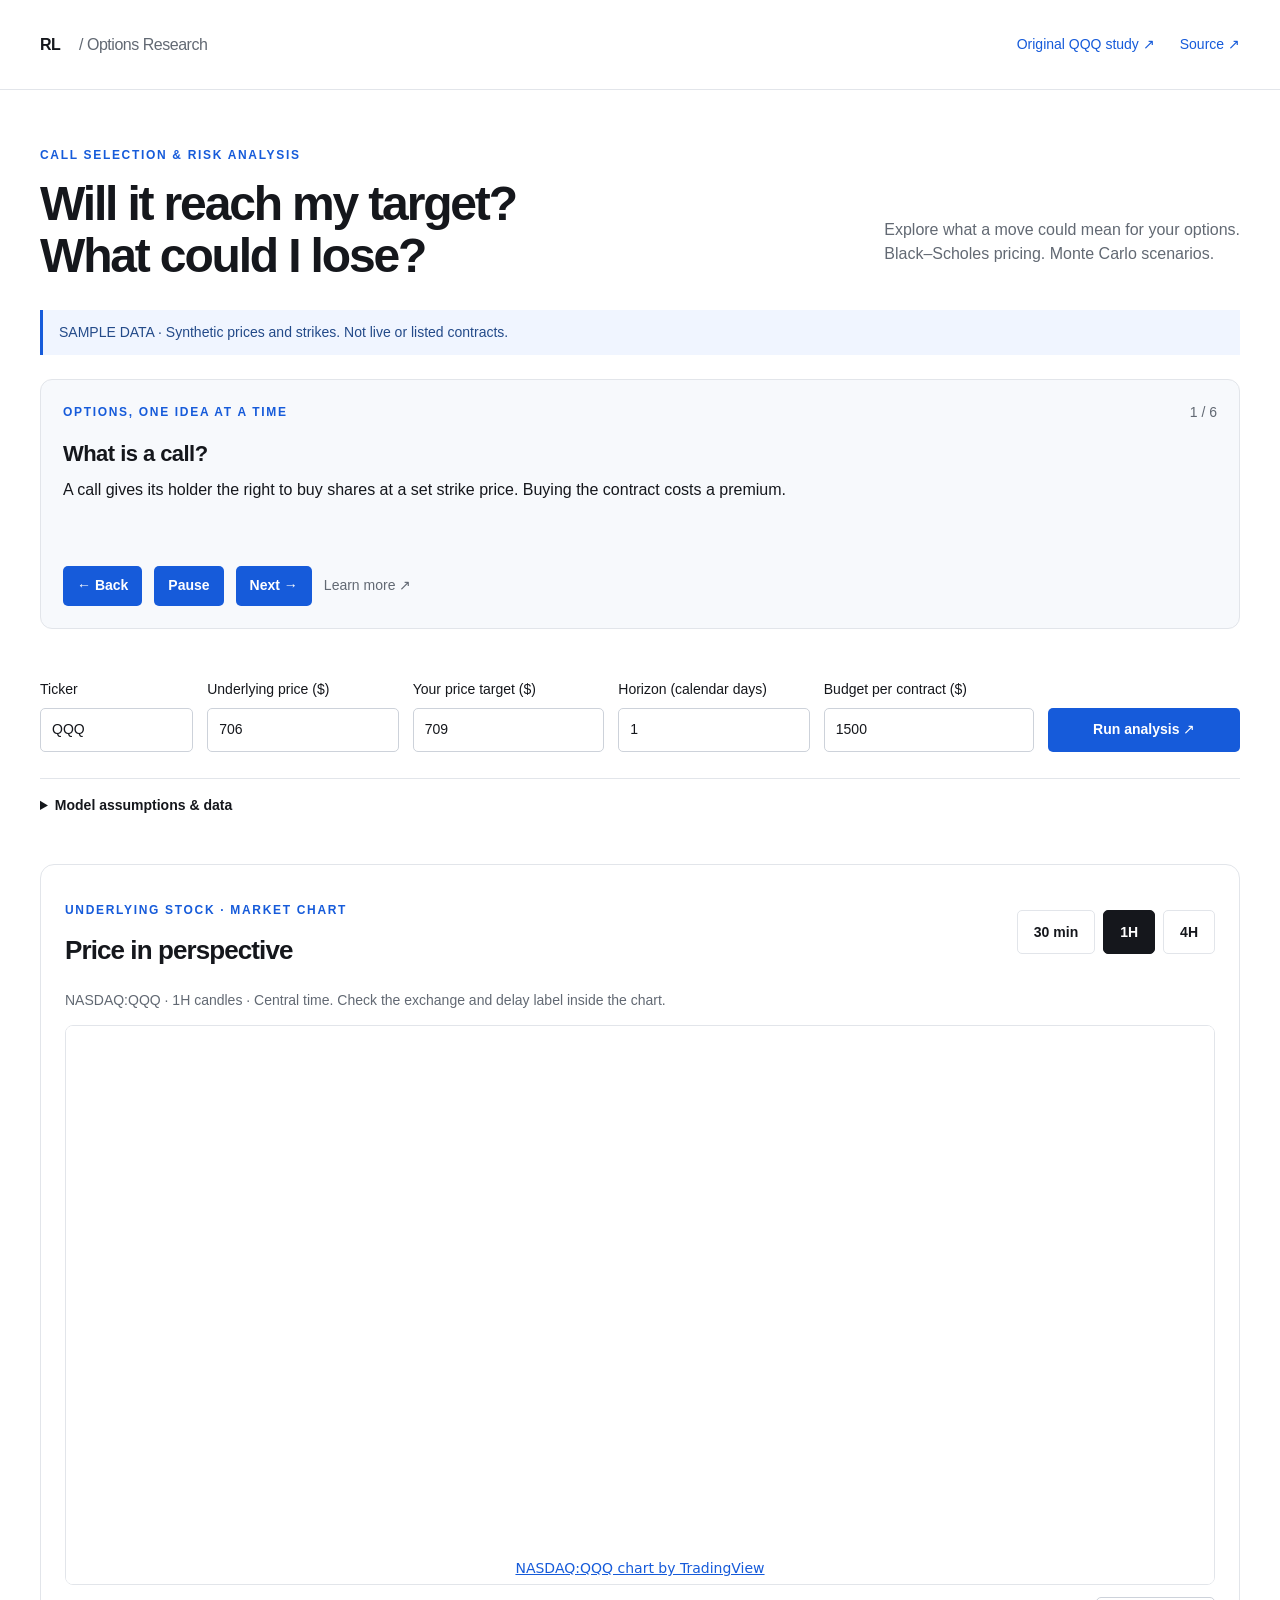
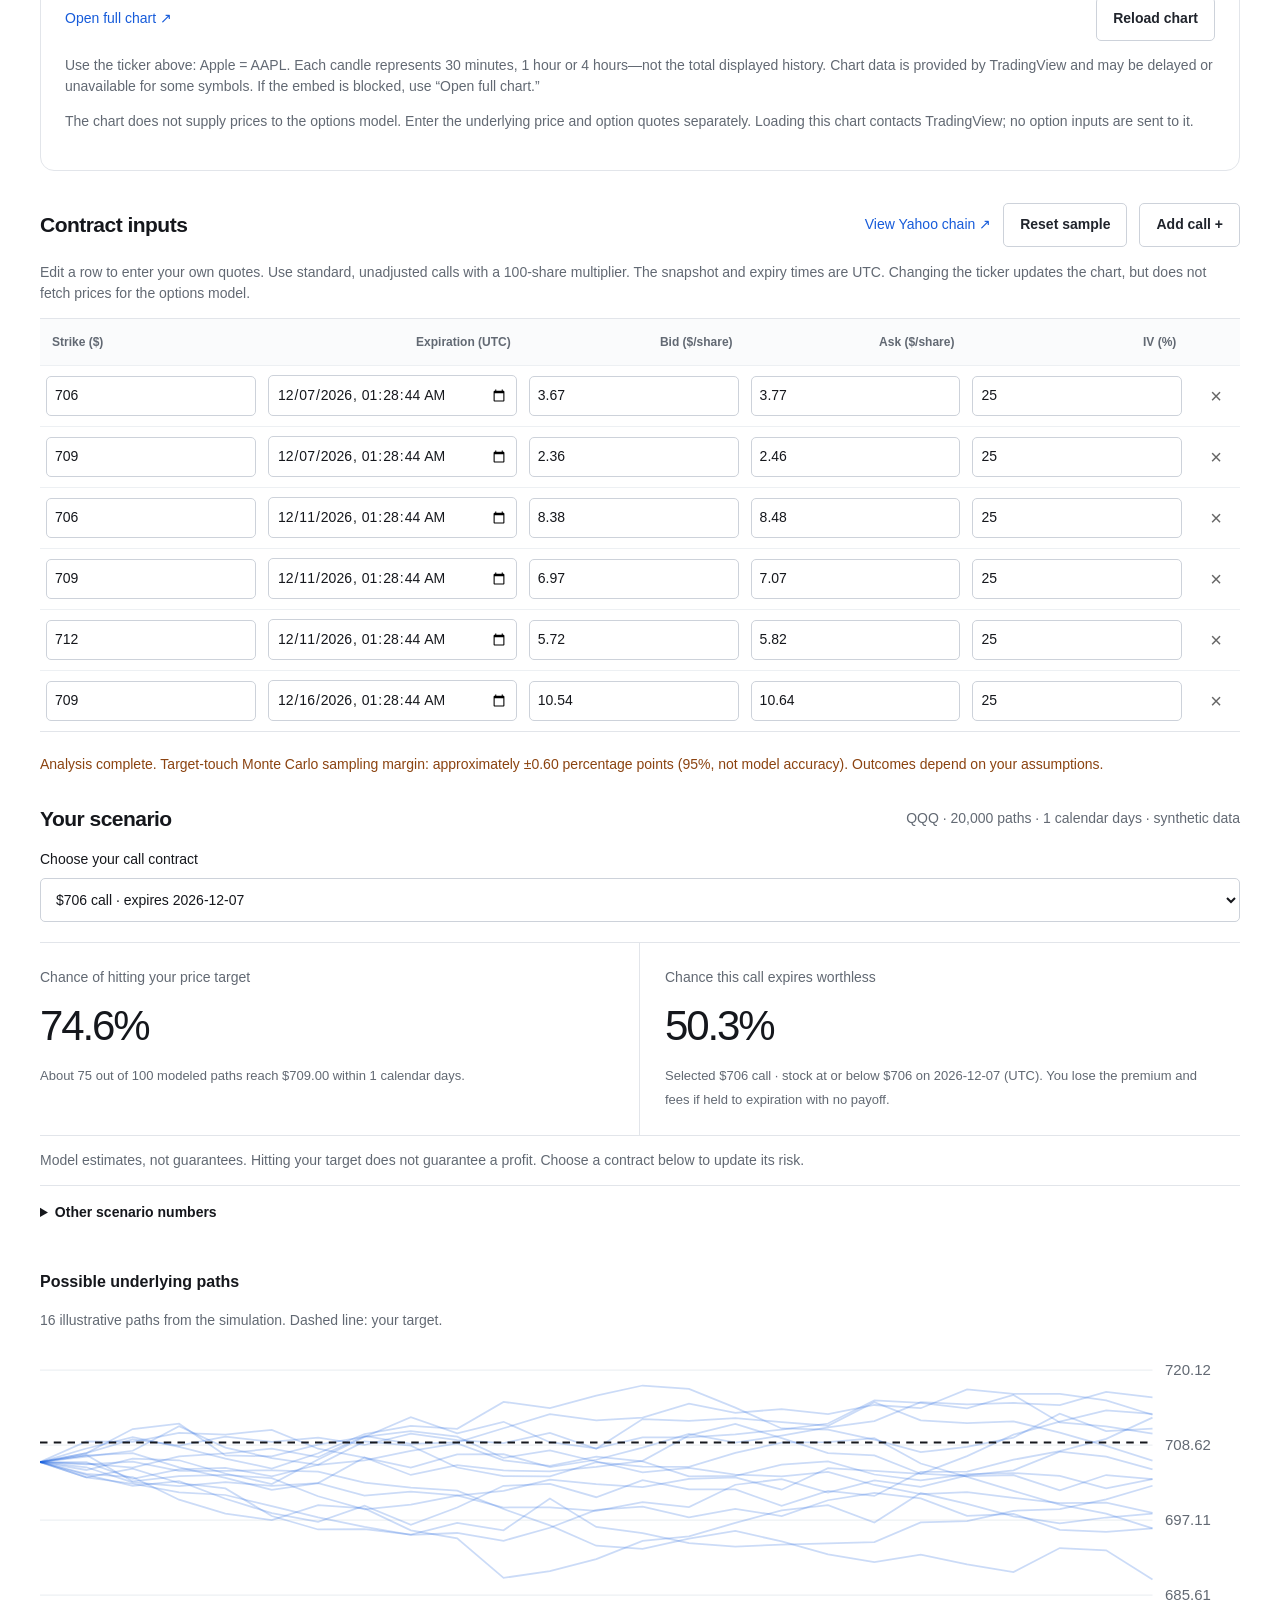
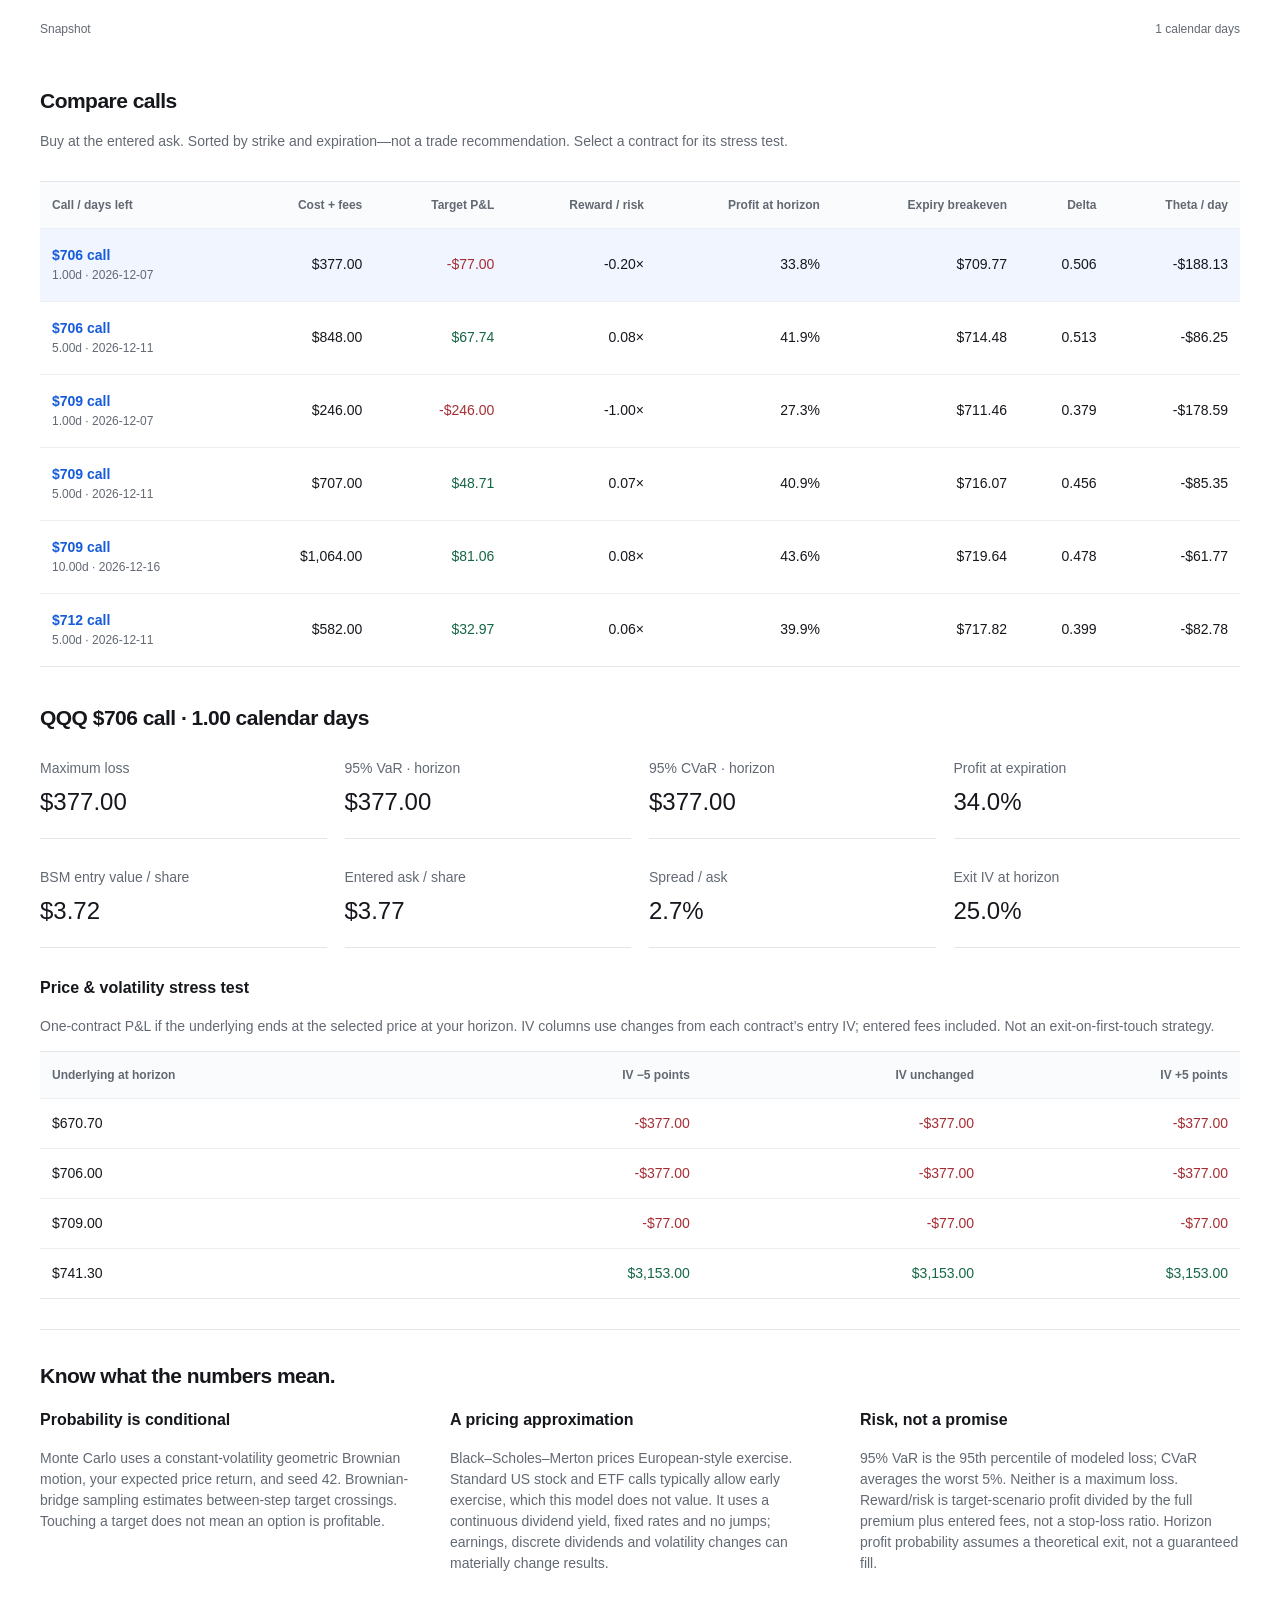
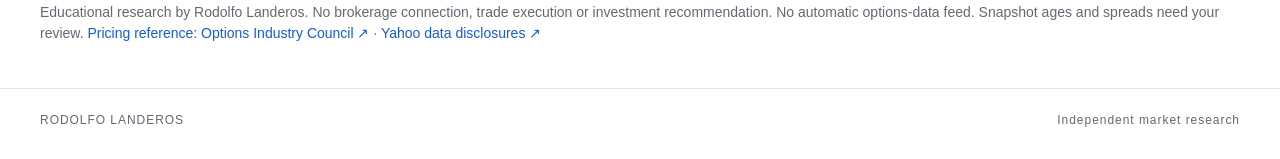
==== commit 367367ed: "Add ticker-linked candlestick chart with 30m 1h and 4h intervals" ====
--- a/web/index.html
+++ b/web/index.html
@@ -169,6 +169,21 @@
           </p>
         </details>
       </form>
+      <section class="candles" aria-labelledby="candle-heading">
+        <div class="candle-heading-row">
+          <div><p class="eyebrow">UNDERLYING STOCK · MARKET CHART</p><h2 id="candle-heading">Price in perspective</h2></div>
+          <div class="candle-intervals" role="group" aria-label="Candlestick interval">
+            <button type="button" data-candle-interval="30" aria-pressed="false">30 min</button>
+            <button type="button" data-candle-interval="60" aria-pressed="true">1H</button>
+            <button type="button" data-candle-interval="240" aria-pressed="false">4H</button>
+          </div>
+        </div>
+        <p id="candle-status" class="muted" role="status">Loading the selected ticker’s chart…</p>
+        <div id="candle-chart"></div>
+        <div class="candle-footer"><a id="candle-link" href="https://www.tradingview.com/chart/?symbol=NASDAQ%3AQQQ&amp;interval=60" target="_blank" rel="noopener noreferrer">Open full chart ↗</a><button type="button" id="candle-reload" class="quiet">Reload chart</button></div>
+        <p class="muted">Use the ticker above: Apple = AAPL. Each candle represents 30 minutes, 1 hour or 4 hours—not the total displayed history. Chart data is provided by TradingView and may be delayed or unavailable for some symbols. If the embed is blocked, use “Open full chart.”</p>
+        <p class="muted">The chart does not supply prices to the options model. Enter the underlying price and option quotes separately. Loading this chart contacts TradingView; no option inputs are sent to it.</p>
+      </section>
       <section class="data-panel">
         <div class="section-heading">
           <h2>Contract inputs</h2>
@@ -185,8 +200,8 @@
         </div>
         <p class="muted">
           Edit a row to enter your own quotes. Use standard, unadjusted calls with a 100-share
-          multiplier. The snapshot and expiry times are UTC. Changing the ticker does not fetch
-          prices.
+          multiplier. The snapshot and expiry times are UTC. Changing the ticker updates the chart,
+          but does not fetch prices for the options model.
         </p>
         <div class="table-wrap">
           <table class="inputs">
@@ -335,7 +350,7 @@
         </div>
         <p class="muted">
           Educational research by Rodolfo Landeros. No brokerage connection, trade execution or
-          investment recommendation. No live feed. Snapshot ages and spreads need your review.
+          investment recommendation. No automatic options-data feed. Snapshot ages and spreads need your review.
           <a
             href="https://www.optionseducation.org/advancedconcepts/black-scholes-formula"
             target="_blank"
--- a/web/style.css
+++ b/web/style.css
@@ -12,6 +12,17 @@
   --muted: #626973;
   --line: #e2e5ea;
 }
+.candles { margin: 32px 0; padding: 24px; border: 1px solid var(--line); border-radius: 14px; }
+.candle-heading-row, .candle-footer { display:flex; flex-wrap:wrap; gap:16px; justify-content:space-between; align-items:center; }
+.candles h2 { margin:6px 0; font-size:26px; letter-spacing:-.035em; }
+.candle-intervals { display:flex; gap:8px; }
+.candle-intervals button { min-height:44px; padding:9px 16px; background:white; color:#15171c; border:1px solid var(--line); }
+.candle-intervals button[aria-pressed="true"] { background:#15171c; color:white; border-color:#15171c; }
+#candle-chart { width:100%; height:560px; background:#fafbfc; border:1px solid var(--line); border-radius:8px; overflow:hidden; }
+#candle-chart iframe { display:block; height:100%; width:100%; border:0; }
+.candle-footer { margin-top:12px; font-size:14px; }
+.candles .muted { font-size:14px; }
+@media(max-width:650px) { .candles { padding:14px; } #candle-chart { height:440px; } }
 .lesson { margin: 24px 0; padding: 22px; border: 1px solid var(--line); border-radius: 12px; background: #f7f9fc; }
 .lesson-top, .lesson-actions { display: flex; flex-wrap: wrap; align-items: center; gap: 12px; justify-content: space-between; }
 .lesson h2 { font-size: 22px; margin: 14px 0 8px; }
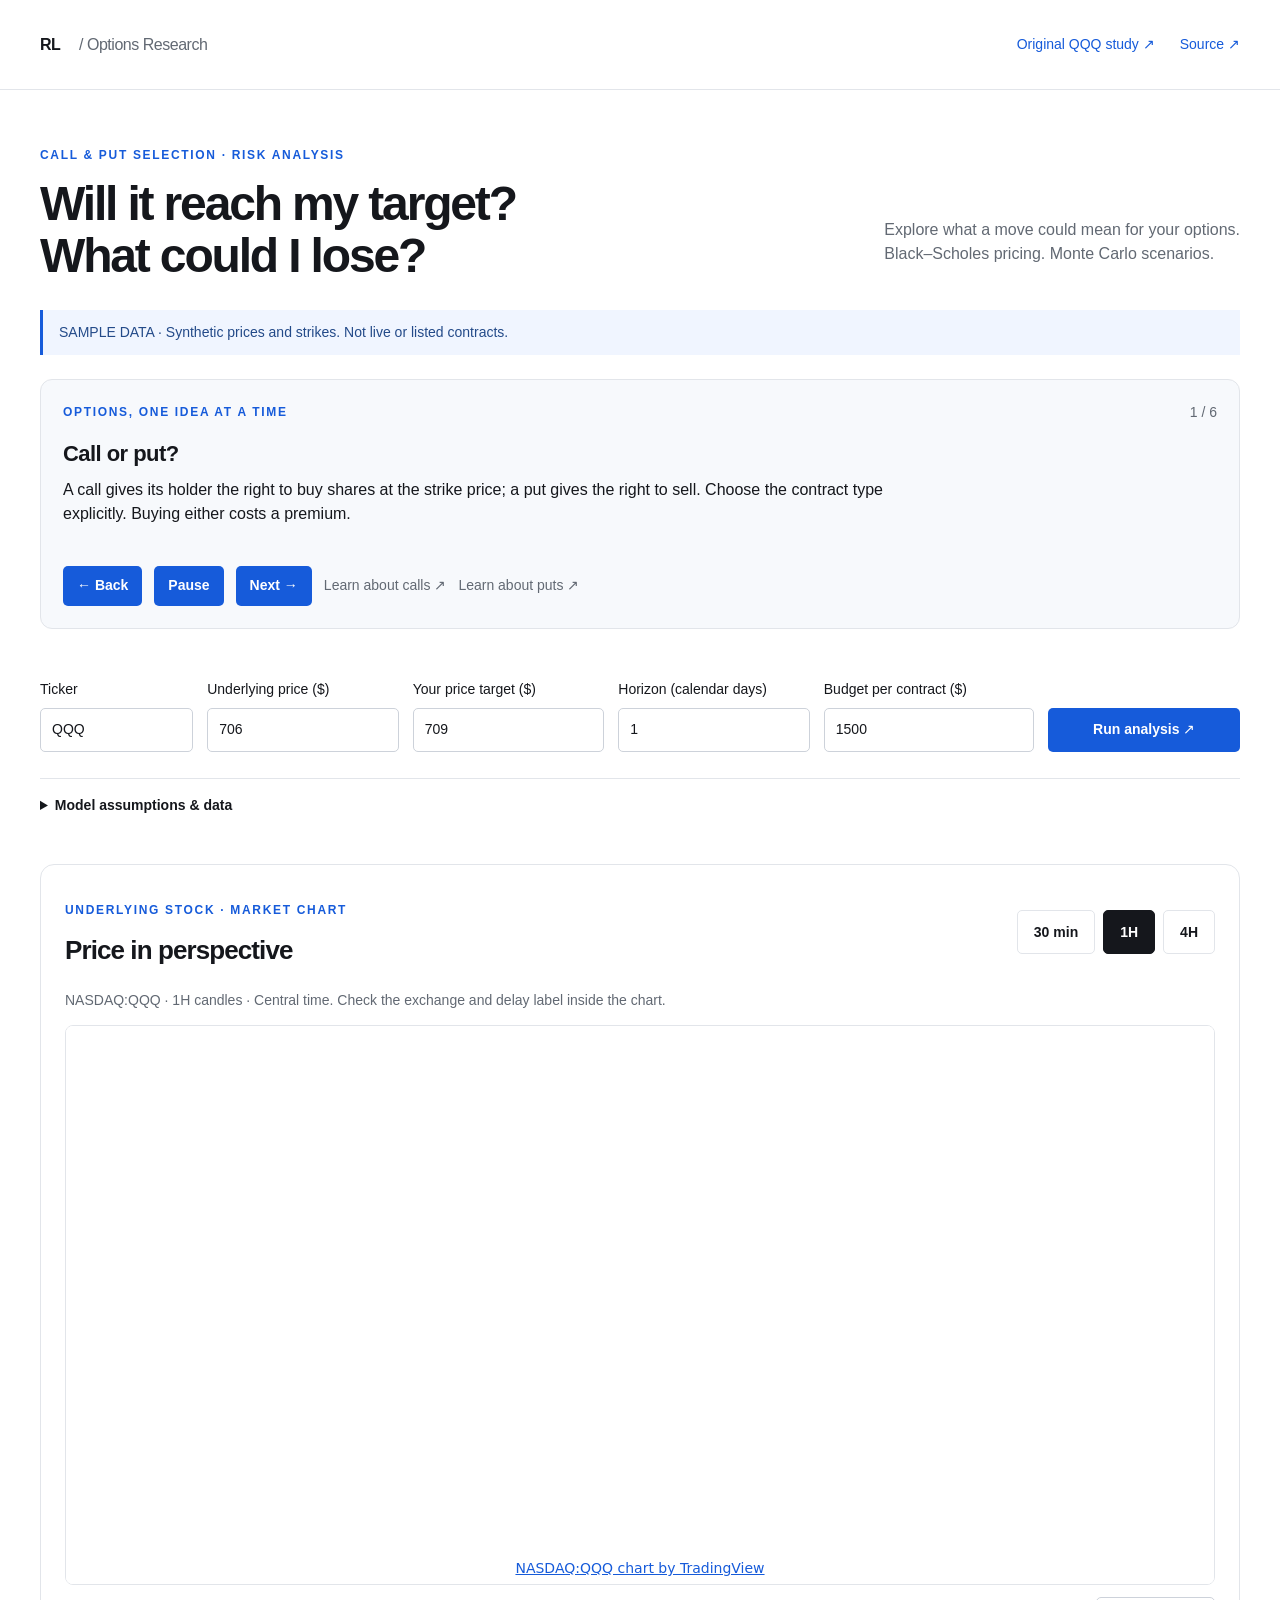
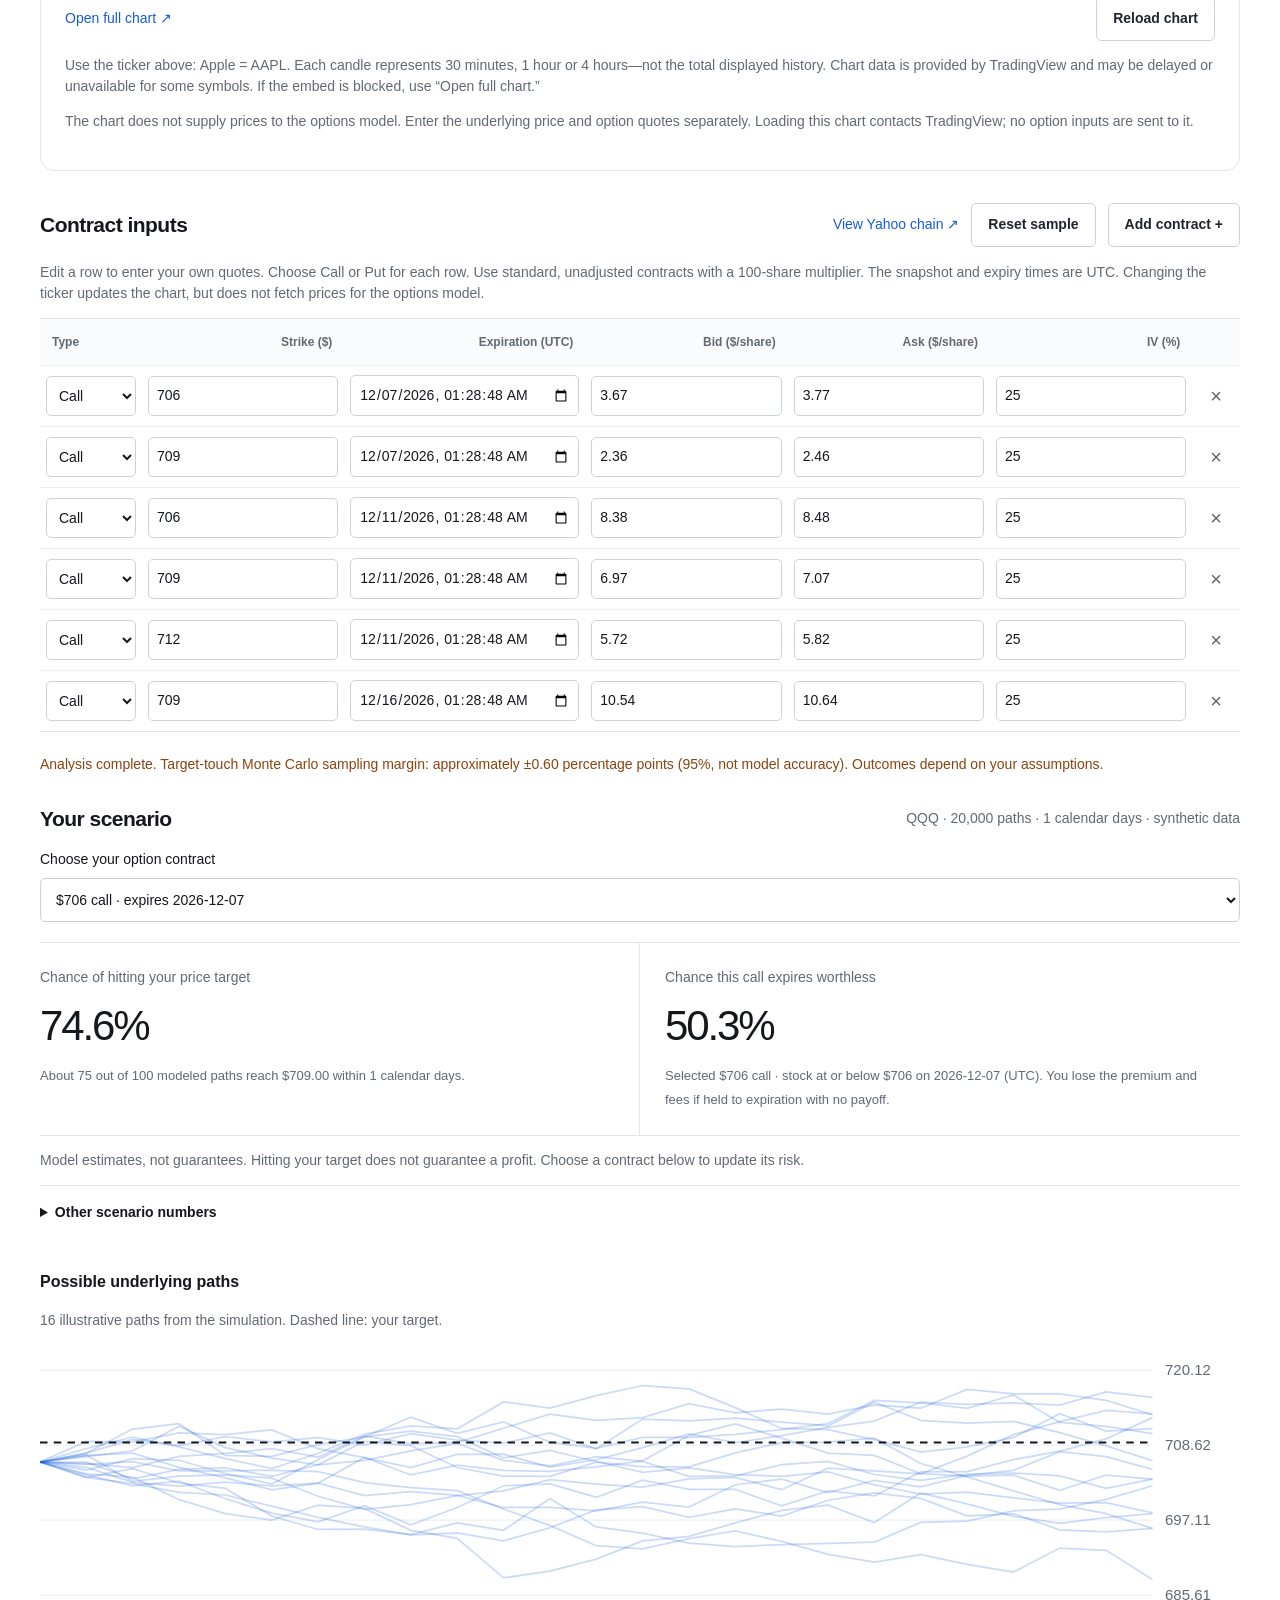
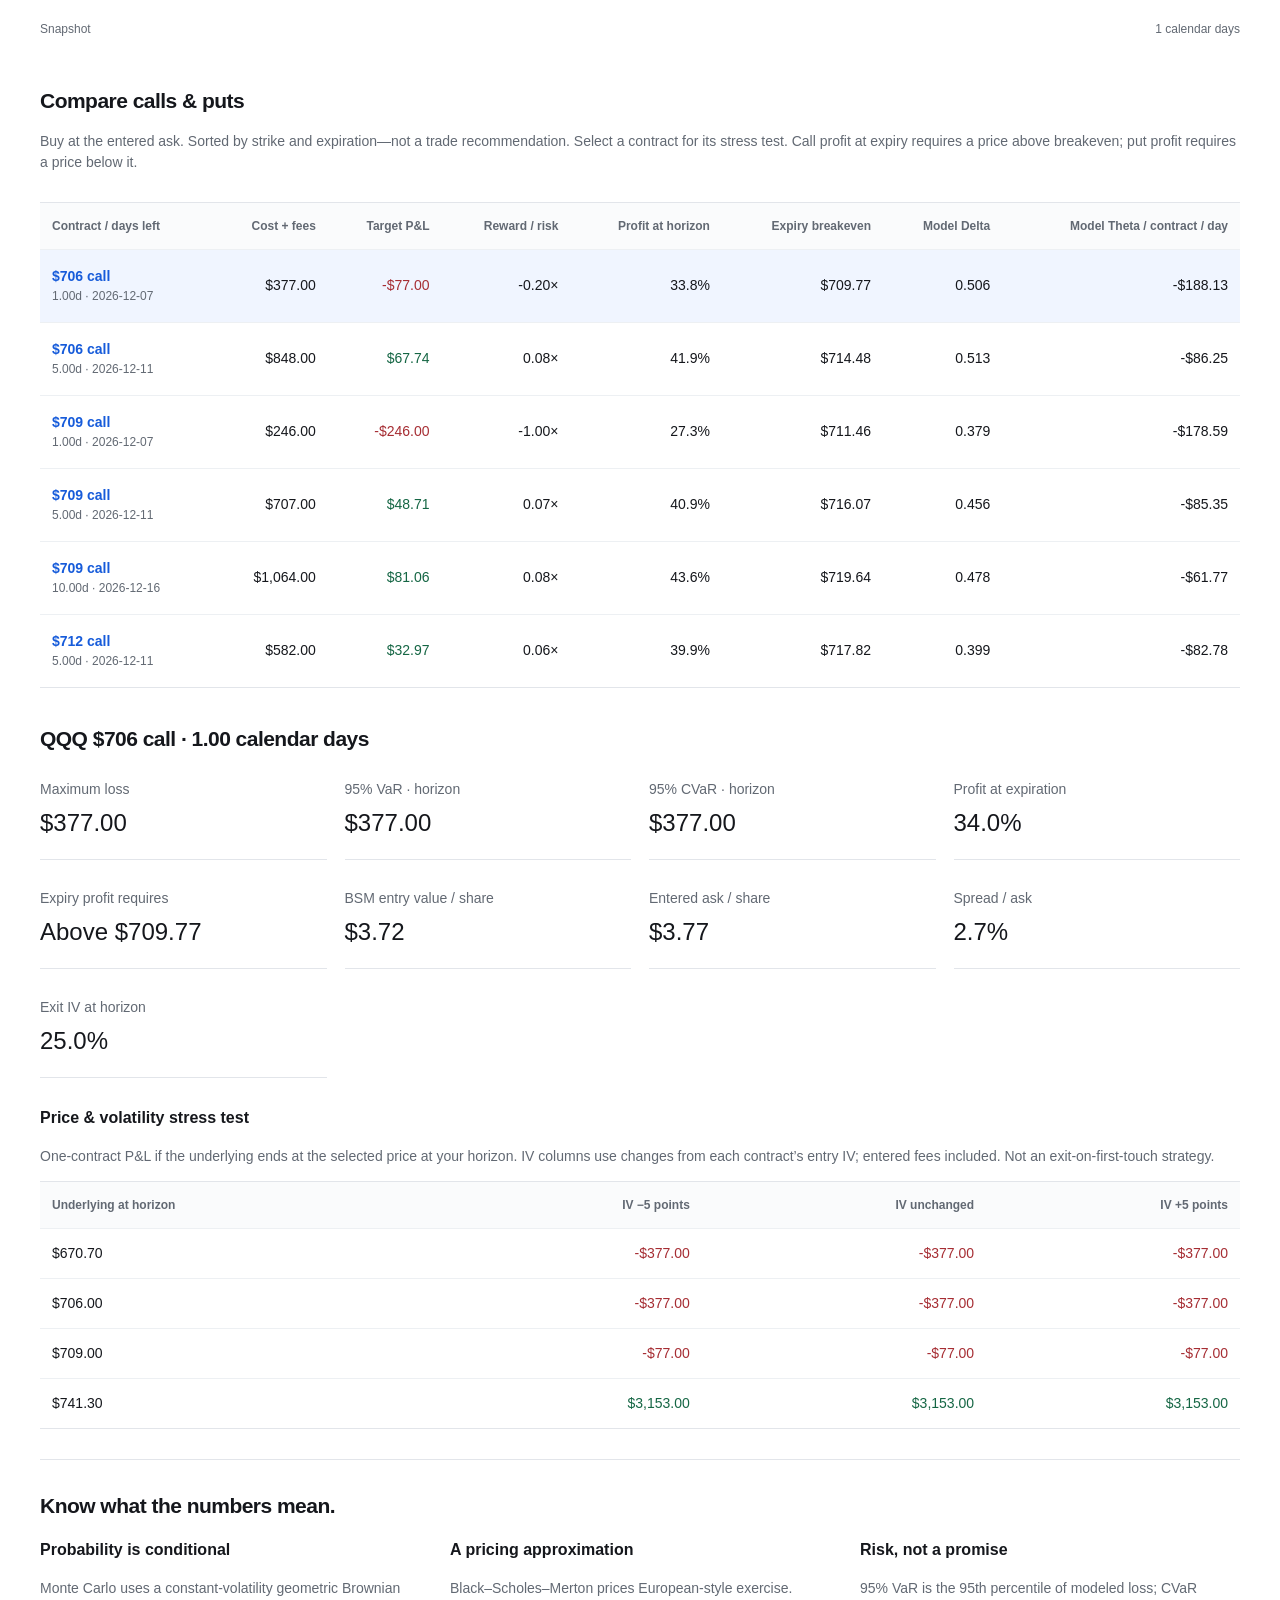
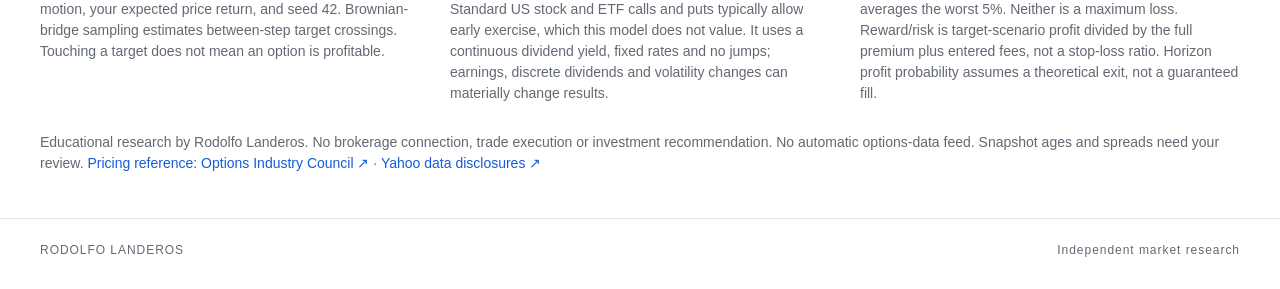
==== commit 45ca4d35: "Add explicit call and put contract support with risk and payoff tests" ====
--- a/web/index.html
+++ b/web/index.html
@@ -5,7 +5,7 @@
     <meta name="viewport" content="width=device-width,initial-scale=1" />
     <meta
       name="description"
-      content="Compare call-option costs, target scenarios and modeled risk with Black–Scholes and Monte Carlo simulation."
+      content="Compare call and put option costs, target scenarios and modeled risk with Black–Scholes and Monte Carlo simulation."
     />
     <title>Options Research | Rodolfo Landeros</title>
     <link rel="stylesheet" href="style.css" />
@@ -21,7 +21,7 @@
     <main>
       <div class="heading">
         <div>
-          <p class="eyebrow">CALL SELECTION & RISK ANALYSIS</p>
+          <p class="eyebrow">CALL & PUT SELECTION · RISK ANALYSIS</p>
           <h1>Will it reach my target?<br />What could I lose?</h1>
         </div>
         <p class="intro">
@@ -35,7 +35,7 @@
       <section class="lesson" aria-label="Options basics" aria-roledescription="carousel">
         <div class="lesson-top"><span class="eyebrow">OPTIONS, ONE IDEA AT A TIME</span><span id="lesson-count"></span></div>
         <div id="lesson-stage" class="lesson-stage"><div class="lesson-card"><h2 id="lesson-title"></h2><p id="lesson-text"></p></div></div>
-        <div class="lesson-actions"><button type="button" id="lesson-prev" aria-label="Previous lesson">← Back</button><button type="button" id="lesson-pause">Pause</button><button type="button" id="lesson-next" aria-label="Next lesson">Next →</button><a href="https://www.optionseducation.org/strategies/all-strategies/long-call" target="_blank" rel="noreferrer">Learn more ↗</a></div>
+        <div class="lesson-actions"><button type="button" id="lesson-prev" aria-label="Previous lesson">← Back</button><button type="button" id="lesson-pause">Pause</button><button type="button" id="lesson-next" aria-label="Next lesson">Next →</button><a href="https://www.optionseducation.org/strategies/all-strategies/long-call" target="_blank" rel="noreferrer">Learn about calls ↗</a><a href="https://www.optionseducation.org/strategies/all-strategies/long-put" target="_blank" rel="noreferrer">Learn about puts ↗</a></div>
       </section>
       <form id="scenario">
         <section class="controls" aria-label="Scenario inputs">
@@ -195,21 +195,22 @@
               rel="noopener noreferrer"
               >View Yahoo chain ↗</a
             ><button id="demo" class="quiet">Reset sample</button
-            ><button id="add" class="quiet">Add call +</button>
+            ><button id="add" class="quiet">Add contract +</button>
           </div>
         </div>
         <p class="muted">
-          Edit a row to enter your own quotes. Use standard, unadjusted calls with a 100-share
+          Edit a row to enter your own quotes. Choose Call or Put for each row. Use standard, unadjusted contracts with a 100-share
           multiplier. The snapshot and expiry times are UTC. Changing the ticker updates the chart,
           but does not fetch prices for the options model.
         </p>
         <div class="table-wrap">
           <table class="inputs">
             <caption class="sr-only">
-              Editable call contract inputs
+              Editable call and put contract inputs
             </caption>
             <thead>
               <tr>
+                <th>Type</th>
                 <th>Strike ($)</th>
                 <th>Expiration (UTC)</th>
                 <th>Bid ($/share)</th>
@@ -228,14 +229,14 @@
           <h2>Your scenario</h2>
           <span id="result-label" class="muted"></span>
         </div>
-        <label>Choose your call contract <select id="beginner-contract" aria-label="Choose call for worthless probability"></select></label>
+        <label>Choose your option contract <select id="beginner-contract" aria-label="Choose contract for worthless probability"></select></label>
         <div class="metrics">
           <div>
             <p>Chance of hitting your price target</p>
             <strong id="touch">—</strong><small id="touch-explanation">Estimated chance within your chosen time</small>
           </div>
           <div>
-            <p>Chance this call expires worthless</p>
+            <p id="worthless-label">Chance this option expires worthless</p>
             <strong id="worthless">—</strong><small id="worthless-explanation"></small>
           </div>
         </div>
@@ -267,28 +268,28 @@
         </div>
         <div class="section-heading">
           <div>
-            <h2>Compare calls</h2>
+            <h2>Compare calls & puts</h2>
             <p class="muted">
               Buy at the entered ask. Sorted by strike and expiration—not a trade recommendation.
-              Select a contract for its stress test.
+              Select a contract for its stress test. Call profit at expiry requires a price above breakeven; put profit requires a price below it.
             </p>
           </div>
         </div>
         <div class="table-wrap">
           <table class="comparison">
             <caption class="sr-only">
-              Call option risk and reward comparison
+              Call and put option risk and reward comparison
             </caption>
             <thead>
               <tr>
-                <th>Call / days left</th>
+                <th>Contract / days left</th>
                 <th>Cost + fees</th>
                 <th>Target P&L</th>
                 <th>Reward / risk</th>
                 <th>Profit at horizon</th>
                 <th>Expiry breakeven</th>
-                <th>Delta</th>
-                <th>Theta / day</th>
+                <th>Model Delta</th>
+                <th>Model Theta / contract / day</th>
               </tr>
             </thead>
             <tbody id="comparison"></tbody>
@@ -332,7 +333,7 @@
           <div>
             <h3>A pricing approximation</h3>
             <p>
-              Black–Scholes–Merton prices European-style exercise. Standard US stock and ETF calls
+              Black–Scholes–Merton prices European-style exercise. Standard US stock and ETF calls and puts
               typically allow early exercise, which this model does not value. It uses a continuous
               dividend yield, fixed rates and no jumps; earnings, discrete dividends and volatility
               changes can materially change results.
--- a/web/style.css
+++ b/web/style.css
@@ -264,7 +264,8 @@
 tbody tr:last-child td {
   border-bottom: 0;
 }
-.inputs input {
+.inputs input,
+.inputs select {
   font-size: 14px;
   min-width: 90px;
   padding: 8px;
@@ -273,7 +274,7 @@
 .inputs td {
   padding: 8px 6px;
 }
-.inputs td:nth-child(2) {
+.inputs td:nth-child(3) {
   min-width: 220px;
 }
 .inputs button {
